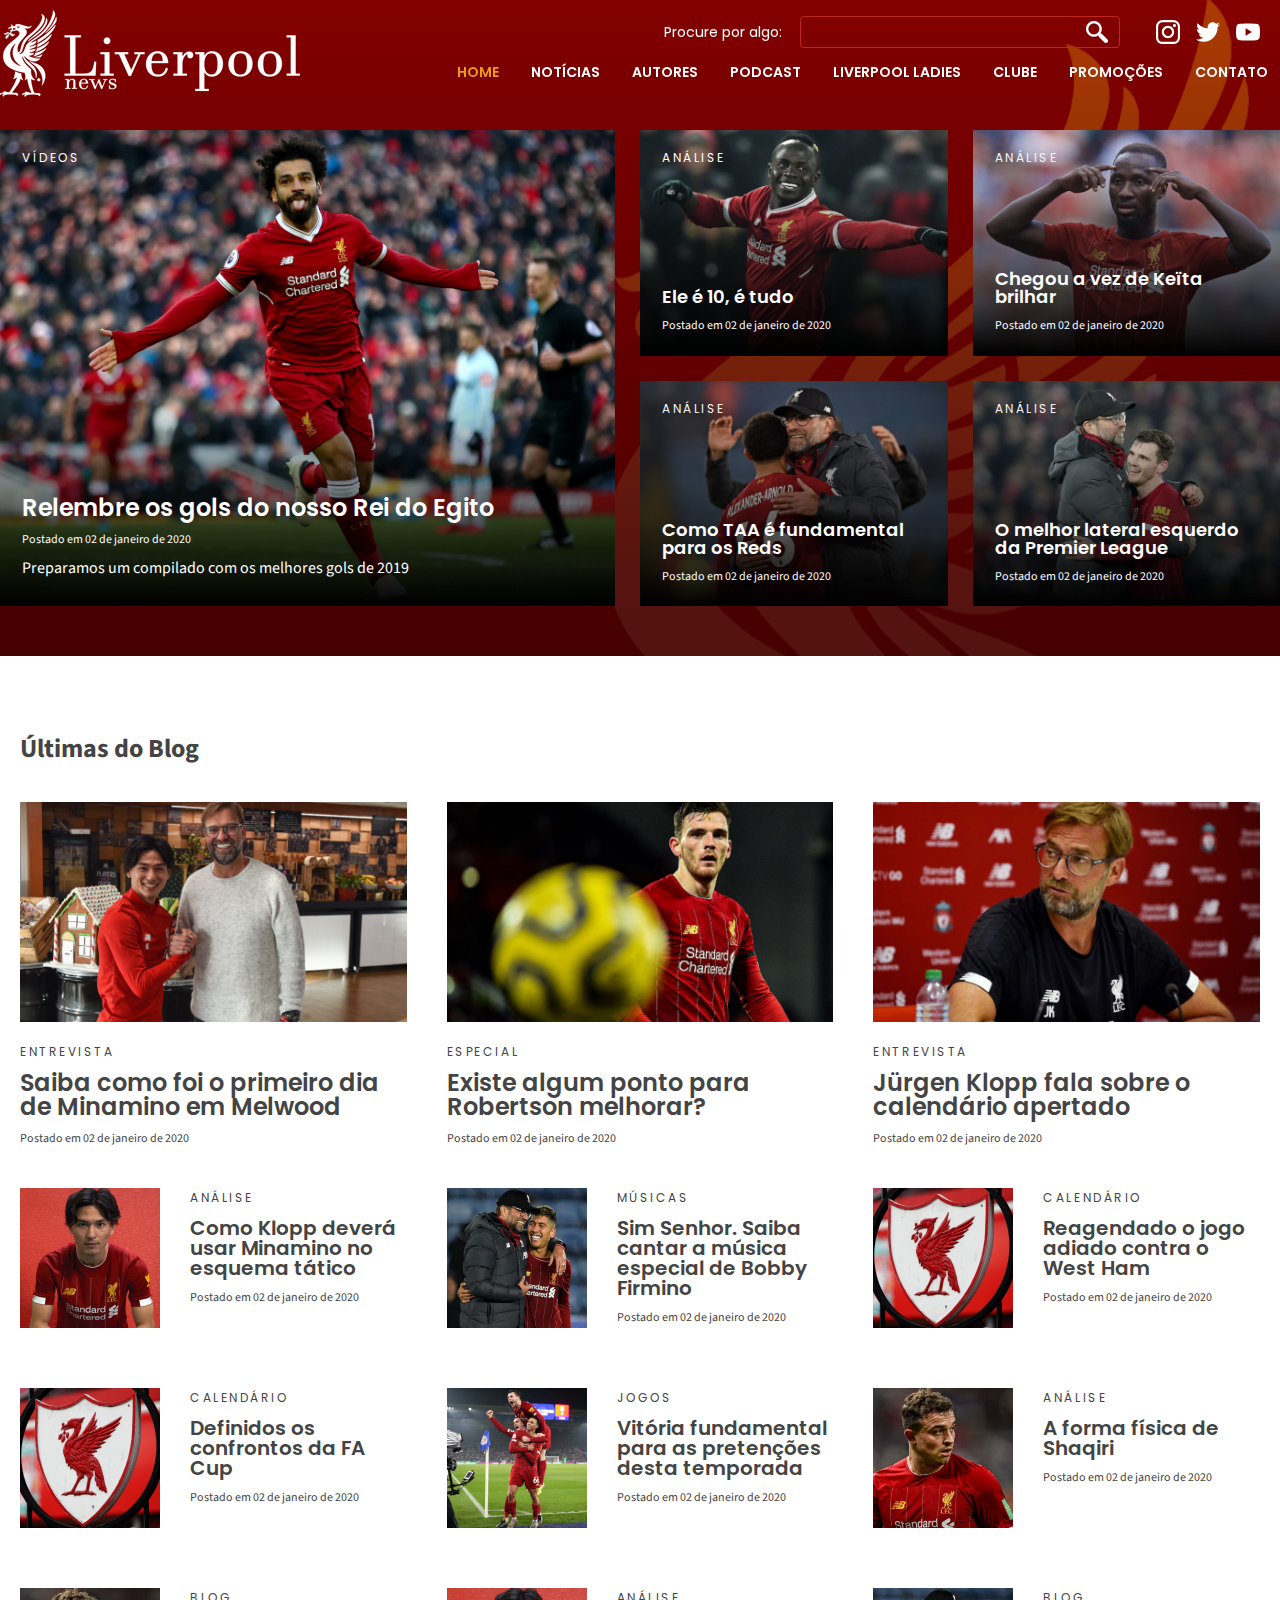
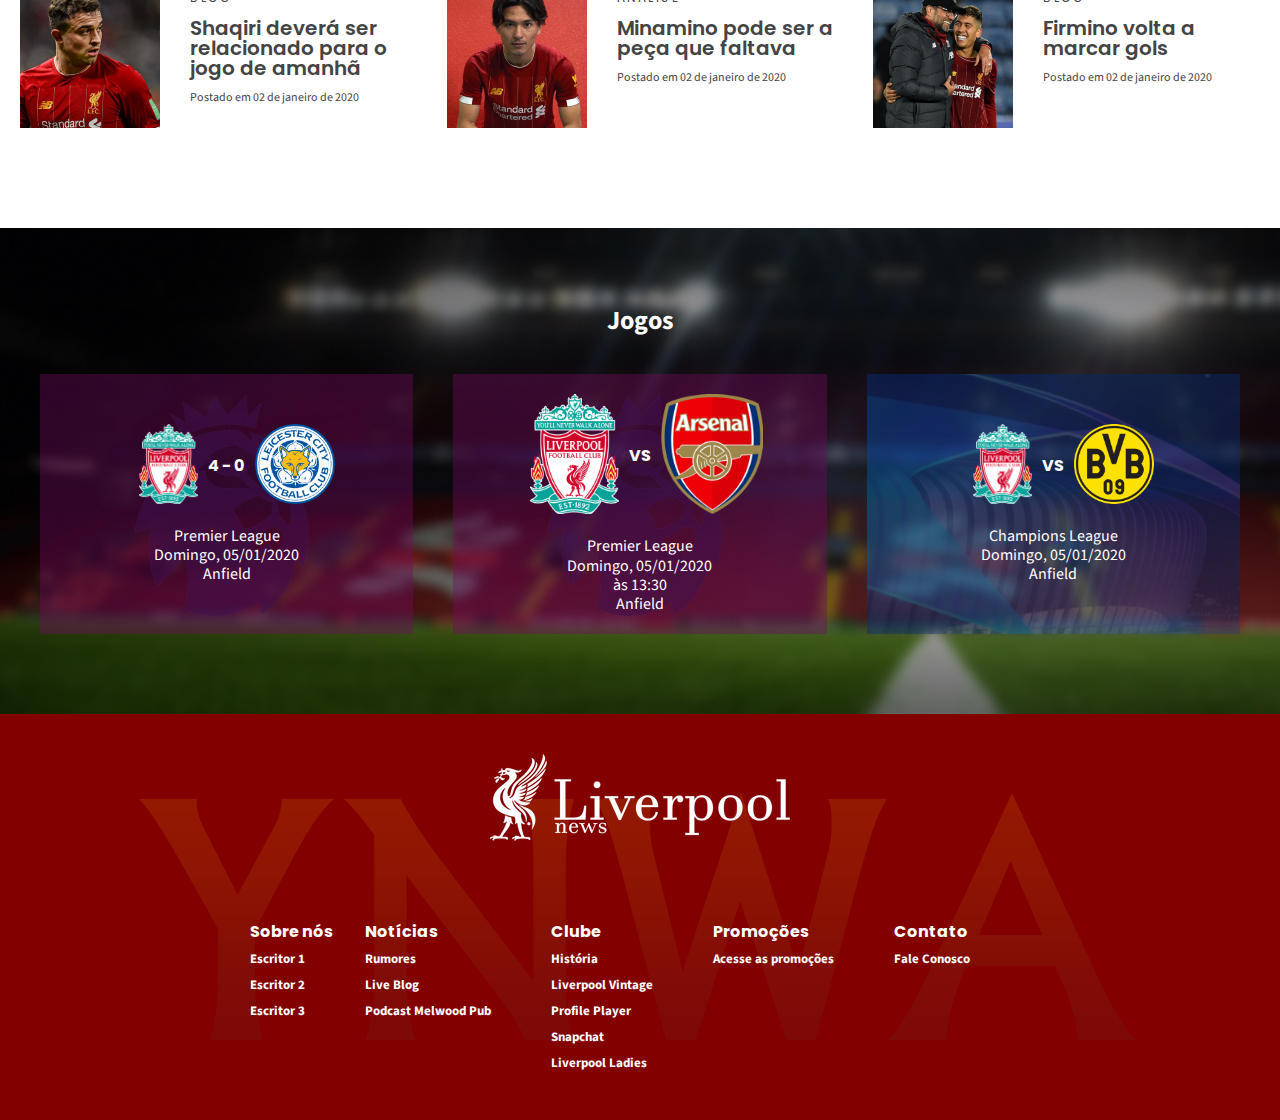
==== index.html @ 4bb0635c "Inicial" ====
<!DOCTYPE html>
<html lang="pt-BR">
  <head>
    <meta charset="utf-8">
    <meta http-equiv="X-UA-Compatible" content="IE=edge; chrome=1">
    <meta name="viewport" content="width=device-width, initial-scale=1.0, minimum-scale=1.0">
    <meta name="designer" content="Rodrigo Pessôa - www.rpessoa.com.br">
    <meta name="description" content="Rodrigo Pessoa has been a Web Designer since 2006, creating responsive, optimized, creative, manageable and personalized websites. He also works as a freelancer.">
    <meta name="keywords" content="UI Designer, Web Desginer, Freelancer, website Responsivo, website Criativo, website Customizado, website Personalizado, website Gerenciável, responsive website, optimized website, creative website, manageable website, personalized website, Brasil, Brazil, South America, Jade, Stylus, HTML, CSS, SASS, SCSS">
    <meta name="robots" content="noindex,nofollow">
    <meta name="theme-color" content="#B0B0B0">
    <title>Liverpool &mdash; Home</title>
    <link rel="icon" type="image/png" href="/img/favicon.png">
    <link href="https://fonts.googleapis.com/css?family=Poppins:300,400,500,700|Source+Sans+Pro:400,700&amp;display=swap" rel="stylesheet">
    <link type="text/css" rel="stylesheet" href="/css/style.css">
    <meta property="og:type" content="website">
    <meta property="og:title">
    <meta property="og:url" content="http://rpessoa.com.br/">
    <meta property="og:site_name">
    <meta property="og:description" content="Rodrigo Pessoa has been a Web Designer since 2006, creating responsive, optimized, creative, manageable and personalized websites. He also works as a freelancer.">
    <meta name="twitter:card" content="summary">
    <meta name="twitter:title">
    <meta name="twitter:description" content="Rodrigo Pessoa has been a Web Designer since 2006, creating responsive, optimized, creative, manageable and personalized websites. He also works as a freelancer.">
  </head>
  <body class="home" itemscope itemtype="http://schema.org/WebPage">
    <header class="header" role="banner" itemscope itemtype="http://schema.org/WPHeader"><a class="item-skip-link" href="#maincontent">Pular para o conteúdo principal</a>
      <div class="header-wrap">
        <div class="header-main">
          <div class="header-logo"><a href="/index.html" style="background-image: url(/img/logo.png);">Logotipo do site Liverpool For All</a></div>
          <div class="header-menu--wrap">
            <input class="item-hamburguer" type="checkbox" aria-label="Clique para abrir o menu">
            <div class="navigation-toggle"><span class="menu-icon"></span></div>
            <div class="menu-overlay"></div>
            <div class="header-menu--nav">
              <div class="menu-social">
                <div class="header-busca">
                  <label for="search_header">Procure por algo:</label>
                  <input type="text" role="search" id="search_header">
                  <input type="submit" value="Buscar" role="button">
                </div>
                <ul role="navigation" itemscope="itemscope" itemtype="http://www.schema.org/SiteNavigationElement">
                  <li><a href="https://instagram.com/" target="_blank" title="Link para o perfil Oficial no Instagram">
                      <svg viewBox="0 0 512 512">
                        <use xlink:href="/img/instagram.svg#logo"></use>
                      </svg></a></li>
                  <li><a href="https://twitter.com/" target="_blank" title="Link para o perfil Oficial no Twitter">
                      <svg viewBox="0 0 512 512">
                        <use xlink:href="/img/twitter.svg#logo"></use>
                      </svg></a></li>
                  <li><a href="https://youtube.com/" target="_blank" title="Link para o canal Oficial do Youtube">
                      <svg viewBox="0 0 512 512">
                        <use xlink:href="/img/youtube.svg#logo"></use>
                      </svg></a></li>
                </ul>
              </div>
              <nav class="menu-primary" role="menubar" itemscope="itemscope" itemtype="http://www.schema.org/SiteNavigationElement">
                <ul>
                  <li class="current-menu-item"><a href="/index.html">home</a></li>
                  <li><a href="/archive-noticia.html">Notícias</a></li>
                  <li><a href="/autores.html">Autores</a></li>
                  <li><a href="/podcast.html">Podcast</a></li>
                  <li><a href="/ladies.html">Liverpool Ladies</a></li>
                  <li><a href="/clube.html">Clube</a></li>
                  <li><a href="/promocoes.html">Promoções</a></li>
                  <li><a href="/contact.html">contato</a></li>
                </ul>
              </nav>
            </div>
          </div>
        </div>
      </div>
    </header>
    <main class="item-main" id="maincontent" tabindex="-1" role="main">
      <section class="tpl-grid_masternews">
        <div class="container">
          <div class="item-grid_masternews" role="list">
            <article class="item-grid_masternews--col1" role="listitem"><a class="item-grid_masternews--a" href="/single-noticia.html">
                <div class="item-info_category">
                  <p aria-hidden="true">Vídeos</p>
                </div>
                <div class="item-grid_masternews--info">
                  <div class="item-info_title">
                    <h2 aria-label="Relembre os gols do nosso Rei do Egito. Leia mais em: Vídeos.">Relembre os gols do nosso Rei do Egito</h2>
                  </div>
                  <div class="item-info_data">
                    <p aria-label="Foi Postada em 02 de janeiro de 2020.">Postado em <time datetime="2020-01-02 12:17">02 de janeiro de 2020</time></p>
                  </div>
                  <div class="item-grid_masternews--text">
                    <p aria-label="Resumo: Preparamos um compilado com os melhores gols de 2019.">Preparamos um compilado com os melhores gols de 2019</p>
                  </div>
                </div>
                <div class="item-grid_masternews--image"><img src="/img/_content/area1.jpg" alt="Foto de Salah correndo comemorando seu gol."></div></a></article>
            <article class="item-grid_masternews--col2" role="listitem"><a class="item-grid_masternews--a" href="/single-noticia.html">
                <div class="item-info_category">
                  <p aria-hidden="true">Análise</p>
                </div>
                <div class="item-grid_masternews--info">
                  <div class="item-info_title">
                    <h2 aria-label="Ele é 10, é tudo. Leia mais em: Análise.">Ele é 10, é tudo</h2>
                  </div>
                  <div class="item-info_data">
                    <p aria-label="Foi Postada em 02 de janeiro de 2020.">Postado em 02 de janeiro de 2020</p>
                  </div>
                </div>
                <div class="item-grid_masternews--image"><img src="/img/_content/area2.jpg" alt="Foto de Mané sorrindo."></div></a></article>
            <article class="item-grid_masternews--col3" role="listitem"><a class="item-grid_masternews--a" href="/single-noticia.html">
                <div class="item-info_category">
                  <p aria-hidden="true">Análise</p>
                </div>
                <div class="item-grid_masternews--info">
                  <div class="item-info_title">
                    <h2 aria-label="Chegou a vez de Keïta brilhar. Leia mais em: Análise.">Chegou a vez de Keïta brilhar</h2>
                  </div>
                  <div class="item-info_data">
                    <p aria-label="Foi Postada em 02 de janeiro de 2020.">Postado em 02 de janeiro de 2020</p>
                  </div>
                </div>
                <div class="item-grid_masternews--image"><img src="/img/_content/area3.jpg" alt="Foto de Keita."></div></a></article>
            <article class="item-grid_masternews--col4" role="listitem"><a class="item-grid_masternews--a" href="/single-noticia.html">
                <div class="item-info_category">
                  <p aria-hidden="true">Análise</p>
                </div>
                <div class="item-grid_masternews--info">
                  <div class="item-info_title">
                    <h2 aria-label="Como TAA é fundamental para os Reds. Leia mais em: Análise.">Como TAA é fundamental para os Reds</h2>
                  </div>
                  <div class="item-info_data">
                    <p aria-label="Foi Postada em 02 de janeiro de 2020.">Postado em 02 de janeiro de 2020</p>
                  </div>
                </div>
                <div class="item-grid_masternews--image"><img src="/img/_content/area4.jpg" alt="Foto de Klopp abraçando Arnold."></div></a></article>
            <article class="item-grid_masternews--col5" role="listitem"><a class="item-grid_masternews--a" href="/single-noticia.html">
                <div class="item-info_category">
                  <p aria-hidden="true">Análise</p>
                </div>
                <div class="item-grid_masternews--info">
                  <div class="item-info_title">
                    <h2 aria-label="O melhor lateral esquerdo da Premier League. Leia mais em: Análise.">O melhor lateral esquerdo da Premier League</h2>
                  </div>
                  <div class="item-info_data">
                    <p aria-label="Foi Postada em 02 de janeiro de 2020.">Postado em 02 de janeiro de 2020</p>
                  </div>
                </div>
                <div class="item-grid_masternews--image"><img src="/img/_content/area5.jpg" alt="Foto de Robertson dando um abraço em Klopp."></div></a></article>
          </div>
        </div>
      </section>
      <section class="tpl-grid_home">
        <div class="container">
          <div class="row">
            <div class="col-xs-12">
              <div class="item-name_section">
                <h2>Últimas do Blog</h2>
              </div>
            </div>
          </div>
          <div class="row item-grid_home--row">
            <div class="col-xs-12 col-sm-4 item-grid_home--col" role="list" aria-label="Últimas do Blog, coluna 1.">
              <article class="item-grid_home" role="listitem"><a class="item-grid_home--a" href="/single-noticia.html">
                  <div class="item-grid_home--image"><img src="/img/_content/miniatura1.jpg" alt=""></div>
                  <div class="item-grid_home--info">
                    <div class="item-info_category">
                      <p aria-hidden="true">Entrevista</p>
                    </div>
                    <div class="item-info_title">
                      <h3 aria-label="Saiba como foi o primeiro dia de Minamino em Melwood. Leia mais em: Entrevista.">Saiba como foi o primeiro dia de Minamino em Melwood</h3>
                    </div>
                    <div class="item-info_data">
                      <p>Postado em 02 de janeiro de 2020</p>
                    </div>
                  </div></a></article>
              <article class="item-grid_home" role="listitem"><a class="item-grid_home--a" href="/single-noticia.html">
                  <div class="item-grid_home--image"><img src="/img/_content/thumb1.jpg" alt=""></div>
                  <div class="item-grid_home--info">
                    <div class="item-info_category">
                      <p aria-hidden="true">Análise</p>
                    </div>
                    <div class="item-info_title">
                      <h3 aria-label="Como Klopp deverá usar Minamino no esquema tático. Leia mais em: Análise.">Como Klopp deverá usar Minamino no esquema tático</h3>
                    </div>
                    <div class="item-info_data">
                      <p>Postado em 02 de janeiro de 2020</p>
                    </div>
                  </div></a></article>
              <article class="item-grid_home" role="listitem"><a class="item-grid_home--a" href="/single-noticia.html">
                  <div class="item-grid_home--image"><img src="/img/_content/thumb2.jpg" alt=""></div>
                  <div class="item-grid_home--info">
                    <div class="item-info_category">
                      <p aria-hidden="true">Calendário</p>
                    </div>
                    <div class="item-info_title">
                      <h3 aria-label="Definidos os confrontos da FA Cup. Leia mais em: Calendário.">Definidos os confrontos da FA Cup</h3>
                    </div>
                    <div class="item-info_data">
                      <p>Postado em 02 de janeiro de 2020</p>
                    </div>
                  </div></a></article>
              <article class="item-grid_home" role="listitem"><a class="item-grid_home--a" href="/single-noticia.html">
                  <div class="item-grid_home--image"><img src="/img/_content/thumb3.jpg" alt=""></div>
                  <div class="item-grid_home--info">
                    <div class="item-info_category">
                      <p aria-hidden="true">Blog</p>
                    </div>
                    <div class="item-info_title">
                      <h3 aria-label="Shaqiri deverá ser relacionado para o jogo de amanhã. Leia mais em: Blog.">Shaqiri deverá ser relacionado para o jogo de amanhã </h3>
                    </div>
                    <div class="item-info_data">
                      <p>Postado em 02 de janeiro de 2020</p>
                    </div>
                  </div></a></article>
            </div>
            <div class="col-xs-12 col-sm-4 item-grid_home--col" role="list" aria-label="Últimas do Blog, coluna 2.">
              <article class="item-grid_home" role="listitem"><a class="item-grid_home--a" href="/single-noticia.html">
                  <div class="item-grid_home--image"><img src="/img/_content/miniatura2.jpg" alt=""></div>
                  <div class="item-grid_home--info">
                    <div class="item-info_category">
                      <p aria-hidden="true">Especial</p>
                    </div>
                    <div class="item-info_title">
                      <h3 aria-label="Existe algum ponto para Robertson melhorar? Leia mais em: Especial.">Existe algum ponto para Robertson melhorar?</h3>
                    </div>
                    <div class="item-info_data">
                      <p>Postado em 02 de janeiro de 2020</p>
                    </div>
                  </div></a></article>
              <article class="item-grid_home" role="listitem"><a class="item-grid_home--a" href="/single-noticia.html">
                  <div class="item-grid_home--image"><img src="/img/_content/thumb4.jpg" alt=""></div>
                  <div class="item-grid_home--info">
                    <div class="item-info_category">
                      <p aria-hidden="true">Músicas</p>
                    </div>
                    <div class="item-info_title">
                      <h3 aria-label="Sim Senhor. Saiba cantar a música especial de Bobby Firmino. Leia mais em: Músicas.">Sim Senhor. Saiba cantar a música especial de Bobby Firmino</h3>
                    </div>
                    <div class="item-info_data">
                      <p>Postado em 02 de janeiro de 2020</p>
                    </div>
                  </div></a></article>
              <article class="item-grid_home" role="listitem"><a class="item-grid_home--a" href="/single-noticia.html">
                  <div class="item-grid_home--image"><img src="/img/_content/thumb5.jpg" alt=""></div>
                  <div class="item-grid_home--info">
                    <div class="item-info_category">
                      <p aria-hidden="true">Jogos</p>
                    </div>
                    <div class="item-info_title">
                      <h3 aria-label="Vitória fundamental para as pretenções desta temporada. Leia mais em: Jogos.">Vitória fundamental para as pretenções desta temporada</h3>
                    </div>
                    <div class="item-info_data">
                      <p>Postado em 02 de janeiro de 2020</p>
                    </div>
                  </div></a></article>
              <article class="item-grid_home" role="listitem"><a class="item-grid_home--a" href="/single-noticia.html">
                  <div class="item-grid_home--image"><img src="/img/_content/thumb1.jpg" alt=""></div>
                  <div class="item-grid_home--info">
                    <div class="item-info_category">
                      <p aria-hidden="true">Análise</p>
                    </div>
                    <div class="item-info_title">
                      <h3 aria-label="Minamino pode ser a peça que faltava.">Minamino pode ser a peça que faltava</h3>
                    </div>
                    <div class="item-info_data">
                      <p>Postado em 02 de janeiro de 2020</p>
                    </div>
                  </div></a></article>
            </div>
            <div class="col-xs-12 col-sm-4 item-grid_home--col" role="list" aria-label="Últimas do Blog, coluna 3.">
              <article class="item-grid_home" role="listitem"><a class="item-grid_home--a" href="/single-noticia.html">
                  <div class="item-grid_home--image"><img src="/img/_content/miniatura3.jpg" alt=""></div>
                  <div class="item-grid_home--info">
                    <div class="item-info_category">
                      <p aria-hidden="true">Entrevista</p>
                    </div>
                    <div class="item-info_title">
                      <h3 aria-label="Jürgen Klopp fala sobre o calendário apertado. Leia mais em: Entrevista.">Jürgen Klopp fala sobre o calendário apertado</h3>
                    </div>
                    <div class="item-info_data">
                      <p>Postado em 02 de janeiro de 2020</p>
                    </div>
                  </div></a></article>
              <article class="item-grid_home" role="listitem"><a class="item-grid_home--a" href="/single-noticia.html">
                  <div class="item-grid_home--image"><img src="/img/_content/thumb2.jpg" alt=""></div>
                  <div class="item-grid_home--info">
                    <div class="item-info_category">
                      <p aria-hidden="true">Calendário</p>
                    </div>
                    <div class="item-info_title">
                      <h3 aria-label="Reagendado o jogo adiado contra o West Ham. Leia mais em: Calendário.">Reagendado o jogo adiado contra o West Ham</h3>
                    </div>
                    <div class="item-info_data">
                      <p>Postado em 02 de janeiro de 2020</p>
                    </div>
                  </div></a></article>
              <article class="item-grid_home" role="listitem"><a class="item-grid_home--a" href="/single-noticia.html">
                  <div class="item-grid_home--image"><img src="/img/_content/thumb3.jpg" alt=""></div>
                  <div class="item-grid_home--info">
                    <div class="item-info_category">
                      <p aria-hidden="true">Análise</p>
                    </div>
                    <div class="item-info_title">
                      <h3 aria-label="A forma física de Shaqiri. Leia mais em: Análise.">A forma física de Shaqiri</h3>
                    </div>
                    <div class="item-info_data">
                      <p>Postado em 02 de janeiro de 2020</p>
                    </div>
                  </div></a></article>
              <article class="item-grid_home" role="listitem"><a class="item-grid_home--a" href="/single-noticia.html">
                  <div class="item-grid_home--image"><img src="/img/_content/thumb4.jpg" alt=""></div>
                  <div class="item-grid_home--info">
                    <div class="item-info_category">
                      <p aria-hidden="true">Blog</p>
                    </div>
                    <div class="item-info_title">
                      <h3 aria-label="Firmino volta a marcar gols. Leia mais em Blog.">Firmino volta a marcar gols</h3>
                    </div>
                    <div class="item-info_data">
                      <p>Postado em 02 de janeiro de 2020</p>
                    </div>
                  </div></a></article>
            </div>
          </div>
        </div>
      </section>
      <section class="tpl-fixtures_red">
        <div class="container">
          <div class="row">
            <div class="col-xs-12">
              <div class="item-name_section">
                <h2>Jogos</h2>
              </div>
              <div class="item-fixtures_red">
                <div class="item-fixtures_red--ul" role="list" aria-label="Lista de jogos">
                  <article class="item-fixtures_red--li fixture-pl" role="listitem">
                    <div class="item-fixtures_red--wrap">
                      <div class="item-fixtures_red--league">
                        <div class="item-fixtures_red--fixture" aria-label="Liverpool 4 Leicester 0">
                          <div class="item-fixtures_red--team"><img src="/img/_content/escudos/liverpool.png" alt=""></div>
                          <div class="item-fixtures_red--score">
                            <p aria-hidden="true">4 - 0</p>
                          </div>
                          <div class="item-fixtures_red--team"><img src="/img/_content/escudos/leicester.png" alt=""></div>
                        </div>
                        <div class="item-fixtures_red--info" aria-label="Jogo realizado em 05 de janeiro de 2020 pela Premier League em Anfield.">
                          <div class="item-fixtures_red--championship">
                            <p aria-hidden="true">Premier League</p>
                          </div>
                          <div class="item-fixtures_red--date">
                            <p aria-hidden="true">Domingo, 05/01/2020</p>
                          </div>
                          <div class="item-fixtures_red--local">
                            <p aria-hidden="true">Anfield</p>
                          </div>
                        </div>
                      </div>
                    </div>
                  </article>
                  <article class="item-fixtures_red--li fixture-pl" role="listitem">
                    <div class="item-fixtures_red--wrap">
                      <div class="item-fixtures_red--league">
                        <div class="item-fixtures_red--fixture" aria-label="Liverpool e Arsenal">
                          <div class="item-fixtures_red--team"><img src="/img/_content/escudos/liverpool.png" alt=""></div>
                          <div class="item-fixtures_red--score">
                            <p aria-hidden="true">VS</p>
                          </div>
                          <div class="item-fixtures_red--team"><img src="/img/_content/escudos/arsenal.png" alt=""></div>
                        </div>
                        <div class="item-fixtures_red--info" aria-label="Próximo jogo será no dia 05 de janeiro de 2020 às 13:30 pela Premier League em Anfield.">
                          <div class="item-fixtures_red--championship">
                            <p aria-hidden="true">Premier League</p>
                          </div>
                          <div class="item-fixtures_red--date">
                            <p aria-hidden="true">Domingo, 05/01/2020</p>
                            <p aria-hidden="true">às 13:30</p>
                          </div>
                          <div class="item-fixtures_red--local">
                            <p aria-hidden="true">Anfield</p>
                          </div>
                        </div>
                      </div>
                    </div>
                  </article>
                  <article class="item-fixtures_red--li fixture-cl" role="listitem">
                    <div class="item-fixtures_red--wrap">
                      <div class="item-fixtures_red--league">
                        <div class="item-fixtures_red--fixture" aria-label="Liverpool e Borussia Dortmund">
                          <div class="item-fixtures_red--team"><img src="/img/_content/escudos/liverpool.png" alt=""></div>
                          <div class="item-fixtures_red--score">
                            <p>VS</p>
                          </div>
                          <div class="item-fixtures_red--team"><img src="/img/_content/escudos/borussia.png" alt=""></div>
                        </div>
                        <div class="item-fixtures_red--info" aria-label="Jogo seguinte que será no dia 05 de janeiro de 2020 pela Champions League em Anfield.">
                          <div class="item-fixtures_red--championship">
                            <p aria-hidden="true">Champions League</p>
                          </div>
                          <div class="item-fixtures_red--date">
                            <p aria-hidden="true">Domingo, 05/01/2020</p>
                          </div>
                          <div class="item-fixtures_red--local">
                            <p aria-hidden="true">Anfield</p>
                          </div>
                        </div>
                      </div>
                    </div>
                  </article>
                </div>
              </div>
            </div>
          </div>
        </div>
      </section>
    </main>
    <footer class="footer" itemscope itemtype="http://schema.org/WPFooter">
      <div class="footer-main">
        <div class="container">
          <div class="row">
            <div class="col-xs-12">
              <div class="footer-logo"><a href="/"><img src="/img/logo.png" alt="Logotipo Liverpool For All"></a></div>
              <nav class="menu-footer">
                <ul>
                  <li><a href="#" aria-haspopup="true" aria-expanded="true" role="menuitem">Sobre nós</a>
                    <ul>
                      <li><a href="#">Escritor 1</a></li>
                      <li><a href="#">Escritor 2</a></li>
                      <li><a href="#">Escritor 3</a></li>
                    </ul>
                  </li>
                  <li><a href="#" aria-haspopup="true" aria-expanded="true" role="menuitem">Notícias</a>
                    <ul>
                      <li><a href="#">Rumores</a></li>
                      <li><a href="#">Live Blog</a></li>
                      <li><a href="#">Podcast Melwood Pub</a></li>
                    </ul>
                  </li>
                  <li><a href="#" aria-haspopup="true" aria-expanded="true" role="menuitem">Clube</a>
                    <ul>
                      <li><a href="#">História</a></li>
                      <li><a href="#">Liverpool Vintage</a></li>
                      <li><a href="#">Profile Player</a></li>
                      <li><a href="#">Snapchat</a></li>
                      <li><a href="#">Liverpool Ladies</a></li>
                    </ul>
                  </li>
                  <li><a href="#" aria-haspopup="true" aria-expanded="true" role="menuitem">Promoções</a>
                    <ul>
                      <li><a href="#">Acesse as promoções</a></li>
                    </ul>
                  </li>
                  <li><a href="#" aria-haspopup="true" aria-expanded="true" role="menuitem">Contato</a>
                    <ul>
                      <li><a href="#">Fale Conosco</a></li>
                    </ul>
                  </li>
                </ul>
              </nav>
            </div>
          </div>
        </div>
      </div>
    </footer>
    <script src="https://cdnjs.cloudflare.com/ajax/libs/jquery/3.1.1/jquery.min.js"></script>
    <script src="/js/main.min.js"></script>
    <script>
      jQuery(document).ready(function($){
      
        $('.item-hamburguer').keypress(function(e){
            if((e.keyCode ? e.keyCode : e.which) == 13){
                $(this).trigger('click');
            }
        });
      
      });
    </script>
  </body>
</html>
---- css/style.css ----
html,body,div,span,applet,object,iframe,h1,h2,h3,h4,h5,h6,p,blockquote,pre,a,abbr,acronym,address,big,cite,code,del,dfn,em,img,ins,kbd,q,s,samp,small,strike,strong,sub,sup,tt,var,b,u,i,center,dl,dt,dd,ol,ul,li,fieldset,form,label,legend,table,caption,tbody,tfoot,thead,tr,th,td,article,aside,canvas,details,embed,figure,figcaption,footer,header,hgroup,menu,nav,output,ruby,section,summary,time,mark,audio,video,.item-info_title > *,.item-info_description > *,.item-grid_home:not(:first-child) .item-info_title > *,aside .item-grid_home .item-info_title > *{margin:0;padding:0;border:0;font-size:100%;font:inherit;vertical-align:baseline}article,aside,details,figcaption,figure,footer,header,hgroup,menu,nav,section{display:block}body{line-height:1}ol,ul{list-style:none}blockquote,q{quotes:none}blockquote:before,blockquote:after,q:before,q:after{content:'';content:none}table{border-collapse:collapse;border-spacing:0}.header{background-color:rgba(190,41,23,0.98);-webkit-backface-visibility:hidden;backface-visibility:hidden;position:fixed;width:100%;z-index:1500}@media (min-width:64rem){.header{background-color:transparent;position:absolute;top:0}}@media (min-width:64rem){.header.sticky{-webkit-animation:sticky .6s ease forwards;animation:sticky .6s ease forwards;background-color:#be2917;-webkit-box-shadow:0 0 2px 1px rgba(0,0,0,0.2);box-shadow:0 0 2px 1px rgba(0,0,0,0.2);position:fixed}}.header-main{-webkit-box-align:end;-ms-flex-align:end;align-items:flex-end;display:-webkit-box;display:-ms-flexbox;display:flex;margin:0 auto;max-width:81.25rem;-webkit-box-pack:justify;-ms-flex-pack:justify;justify-content:space-between;padding:10px 0;width:100%}@media (max-width:63.999rem){.header-logo{padding:.5rem 3rem;position:relative;width:100%;z-index:300}}.header-logo a{background-repeat:no-repeat;background-size:contain;display:block;height:87px;margin:0 auto;text-indent:-9999px;width:300px}@media (min-width:64rem){.header-logo a{margin:0}}.header-menu--nav{display:-webkit-box;display:-ms-flexbox;display:flex;width:100vw}@media (min-width:64rem){.header-menu--nav{width:auto}}.header-menu--wrap{position:absolute}@media (min-width:64rem){.header-menu--wrap{position:static}}.header-hamburguer{left:18px;position:absolute;top:50%;-webkit-transform:translateY(-50%);transform:translateY(-50%);z-index:200}@media (min-width:64rem){.header-hamburguer{display:none}}@media (max-width:420px){.header-hamburguer{left:0}}.header-busca{color:#fff;font-size:.875rem;margin-right:1rem;-webkit-transform:translateY(-.25rem);transform:translateY(-.25rem)}.header-busca label{margin-right:.875rem;position:relative}.header-busca input[type="submit"]{background-color:transparent;background-image:url("data:image/svg+xml,%3Csvg width='22' height='22' fill='none' xmlns='http://www.w3.org/2000/svg' xmlns:xlink='http://www.w3.org/1999/xlink'%3E%3Cpath fill='url(%23pattern0)' d='M0 0h22v22H0z'/%3E%3Cdefs%3E%3Cpattern id='pattern0' patternContentUnits='objectBoundingBox' width='1' height='1'%3E%3Cuse xlink:href='%23image0' transform='scale(.04545)'/%3E%3C/pattern%3E%3Cimage id='image0' width='22' height='22' xlink:href='[data-uri]'/%3E%3C/defs%3E%3C/svg%3E");background-position:center;background-repeat:no-repeat;border:none;height:2rem;right:.435rem;position:absolute;text-indent:-9999px;width:2rem}#search_header{background-color:transparent;border:.0625rem solid #be2917;border-radius:.25rem;color:#fff;font-size:1rem;font-family:'Source Sans Pro',Tahoma,serif;padding:.25rem .625rem;width:20rem}@-webkit-keyframes sticky{0%{-webkit-transform:translateY(-100%);transform:translateY(-100%)}100%{-webkit-transform:translateY(0);transform:translateY(0)}}@keyframes sticky{0%{-webkit-transform:translateY(-100%);transform:translateY(-100%)}100%{-webkit-transform:translateY(0);transform:translateY(0)}}.footer{background:#830000 url("../img/ynwa.png") no-repeat 50% 80px}.footer-logo{margin:40px 0;text-align:center}.footer-logo img{height:auto;max-width:100%}.container-fluid,.container,.container-slim{margin-right:auto;margin-left:auto}.container{max-width:81.25rem}.container-slim{max-width:1000px}.row{-webkit-box-sizing:border-box;box-sizing:border-box;display:-ms-flexbox;display:-webkit-box;display:flex;-ms-flex:0 1 auto;-webkit-box-flex:0;flex:0 1 auto;-ms-flex-direction:row;-webkit-box-orient:horizontal;-webkit-box-direction:normal;flex-direction:row;-ms-flex-wrap:wrap;flex-wrap:wrap;padding-left:20px;padding-right:20px}.row .row{padding-left:0;padding-right:0}.col-xs,.col-xs-1,.col-xs-2,.col-xs-3,.col-xs-4,.col-xs-5,.col-xs-6,.col-xs-7,.col-xs-8,.col-xs-9,.col-xs-10,.col-xs-11,.col-xs-12{-webkit-box-sizing:border-box;box-sizing:border-box;-ms-flex:0 0 auto;-webkit-box-flex:0;flex:0 0 auto}.col-xs{-ms-flex-positive:1;-webkit-box-flex:1;flex-grow:1;-ms-flex-preferred-size:0;flex-basis:0;max-width:100%}.col-xs-1{-ms-flex-preferred-size:8.333%;flex-basis:8.333%;max-width:8.333%}.col-xs-2{-ms-flex-preferred-size:16.667%;flex-basis:16.667%;max-width:16.667%}.col-xs-3{-ms-flex-preferred-size:25%;flex-basis:25%;max-width:25%}.col-xs-4{-ms-flex-preferred-size:33.333%;flex-basis:33.333%;max-width:33.333%}.col-xs-5{-ms-flex-preferred-size:41.667%;flex-basis:41.667%;max-width:41.667%}.col-xs-6{-ms-flex-preferred-size:50%;flex-basis:50%;max-width:50%}.col-xs-7{-ms-flex-preferred-size:58.333%;flex-basis:58.333%;max-width:58.333%}.col-xs-8{-ms-flex-preferred-size:66.667%;flex-basis:66.667%;max-width:66.667%}.col-xs-9{-ms-flex-preferred-size:75%;flex-basis:75%;max-width:75%}.col-xs-10{-ms-flex-preferred-size:83.333%;flex-basis:83.333%;max-width:83.333%}.col-xs-11{-ms-flex-preferred-size:91.667%;flex-basis:91.667%;max-width:91.667%}.col-xs-12{-ms-flex-preferred-size:100%;flex-basis:100%;max-width:100%}.col-xs-offset-1{margin-left:8.333%}.col-xs-offset-2{margin-left:16.667%}.col-xs-offset-3{margin-left:25%}.col-xs-offset-4{margin-left:33.333%}.col-xs-offset-5{margin-left:41.667%}.col-xs-offset-6{margin-left:50%}.col-xs-offset-7{margin-left:58.333%}.col-xs-offset-8{margin-left:66.667%}.col-xs-offset-9{margin-left:75%}.col-xs-offset-10{margin-left:83.333%}.col-xs-offset-11{margin-left:91.667%}@media only screen and (min-width:48em){.col-sm,.col-sm-1,.col-sm-2,.col-sm-3,.col-sm-4,.col-sm-5,.col-sm-6,.col-sm-7,.col-sm-8,.col-sm-9,.col-sm-10,.col-sm-11,.col-sm-12{-webkit-box-sizing:border-box;box-sizing:border-box;-ms-flex:0 0 auto;-webkit-box-flex:0;flex:0 0 auto}.col-sm{-ms-flex-positive:1;-webkit-box-flex:1;flex-grow:1;-ms-flex-preferred-size:0;flex-basis:0;max-width:100%}.col-sm-1{-ms-flex-preferred-size:8.333%;flex-basis:8.333%;max-width:8.333%}.col-sm-2{-ms-flex-preferred-size:16.667%;flex-basis:16.667%;max-width:16.667%}.col-sm-3{-ms-flex-preferred-size:25%;flex-basis:25%;max-width:25%}.col-sm-4{-ms-flex-preferred-size:33.333%;flex-basis:33.333%;max-width:33.333%}.col-sm-5{-ms-flex-preferred-size:41.667%;flex-basis:41.667%;max-width:41.667%}.col-sm-6{-ms-flex-preferred-size:50%;flex-basis:50%;max-width:50%}.col-sm-7{-ms-flex-preferred-size:58.333%;flex-basis:58.333%;max-width:58.333%}.col-sm-8{-ms-flex-preferred-size:66.667%;flex-basis:66.667%;max-width:66.667%}.col-sm-9{-ms-flex-preferred-size:75%;flex-basis:75%;max-width:75%}.col-sm-10{-ms-flex-preferred-size:83.333%;flex-basis:83.333%;max-width:83.333%}.col-sm-11{-ms-flex-preferred-size:91.667%;flex-basis:91.667%;max-width:91.667%}.col-sm-12{-ms-flex-preferred-size:100%;flex-basis:100%;max-width:100%}.col-sm-offset-1{margin-left:8.333%}.col-sm-offset-2{margin-left:16.667%}.col-sm-offset-3{margin-left:25%}.col-sm-offset-4{margin-left:33.333%}.col-sm-offset-5{margin-left:41.667%}.col-sm-offset-6{margin-left:50%}.col-sm-offset-7{margin-left:58.333%}.col-sm-offset-8{margin-left:66.667%}.col-sm-offset-9{margin-left:75%}.col-sm-offset-10{margin-left:83.333%}.col-sm-offset-11{margin-left:91.667%}}@media only screen and (min-width:62em){.col-md,.col-md-1,.col-md-2,.col-md-3,.col-md-4,.col-md-5,.col-md-6,.col-md-7,.col-md-8,.col-md-9,.col-md-10,.col-md-11,.col-md-12{-webkit-box-sizing:border-box;box-sizing:border-box;-ms-flex:0 0 auto;-webkit-box-flex:0;flex:0 0 auto}.col-md{-ms-flex-positive:1;-webkit-box-flex:1;flex-grow:1;-ms-flex-preferred-size:0;flex-basis:0;max-width:100%}.col-md-1{-ms-flex-preferred-size:8.333%;flex-basis:8.333%;max-width:8.333%}.col-md-2{-ms-flex-preferred-size:16.667%;flex-basis:16.667%;max-width:16.667%}.col-md-3{-ms-flex-preferred-size:25%;flex-basis:25%;max-width:25%}.col-md-4{-ms-flex-preferred-size:33.333%;flex-basis:33.333%;max-width:33.333%}.col-md-5{-ms-flex-preferred-size:41.667%;flex-basis:41.667%;max-width:41.667%}.col-md-6{-ms-flex-preferred-size:50%;flex-basis:50%;max-width:50%}.col-md-7{-ms-flex-preferred-size:58.333%;flex-basis:58.333%;max-width:58.333%}.col-md-8{-ms-flex-preferred-size:66.667%;flex-basis:66.667%;max-width:66.667%}.col-md-9{-ms-flex-preferred-size:75%;flex-basis:75%;max-width:75%}.col-md-10{-ms-flex-preferred-size:83.333%;flex-basis:83.333%;max-width:83.333%}.col-md-11{-ms-flex-preferred-size:91.667%;flex-basis:91.667%;max-width:91.667%}.col-md-12{-ms-flex-preferred-size:100%;flex-basis:100%;max-width:100%}.col-md-offset-1{margin-left:8.333%}.col-md-offset-2{margin-left:16.667%}.col-md-offset-3{margin-left:25%}.col-md-offset-4{margin-left:33.333%}.col-md-offset-5{margin-left:41.667%}.col-md-offset-6{margin-left:50%}.col-md-offset-7{margin-left:58.333%}.col-md-offset-8{margin-left:66.667%}.col-md-offset-9{margin-left:75%}.col-md-offset-10{margin-left:83.333%}.col-md-offset-11{margin-left:91.667%}}@media only screen and (min-width:75em){.col-lg,.col-lg-1,.col-lg-2,.col-lg-3,.col-lg-4,.col-lg-5,.col-lg-6,.col-lg-7,.col-lg-8,.col-lg-9,.col-lg-10,.col-lg-11,.col-lg-12{-webkit-box-sizing:border-box;box-sizing:border-box;-ms-flex:0 0 auto;-webkit-box-flex:0;flex:0 0 auto}.col-lg{-ms-flex-positive:1;-webkit-box-flex:1;flex-grow:1;-ms-flex-preferred-size:0;flex-basis:0;max-width:100%}.col-lg-1{-ms-flex-preferred-size:8.333%;flex-basis:8.333%;max-width:8.333%}.col-lg-2{-ms-flex-preferred-size:16.667%;flex-basis:16.667%;max-width:16.667%}.col-lg-3{-ms-flex-preferred-size:25%;flex-basis:25%;max-width:25%}.col-lg-4{-ms-flex-preferred-size:33.333%;flex-basis:33.333%;max-width:33.333%}.col-lg-5{-ms-flex-preferred-size:41.667%;flex-basis:41.667%;max-width:41.667%}.col-lg-6{-ms-flex-preferred-size:50%;flex-basis:50%;max-width:50%}.col-lg-7{-ms-flex-preferred-size:58.333%;flex-basis:58.333%;max-width:58.333%}.col-lg-8{-ms-flex-preferred-size:66.667%;flex-basis:66.667%;max-width:66.667%}.col-lg-9{-ms-flex-preferred-size:75%;flex-basis:75%;max-width:75%}.col-lg-10{-ms-flex-preferred-size:83.333%;flex-basis:83.333%;max-width:83.333%}.col-lg-11{-ms-flex-preferred-size:91.667%;flex-basis:91.667%;max-width:91.667%}.col-lg-12{-ms-flex-preferred-size:100%;flex-basis:100%;max-width:100%}.col-lg-offset-1{margin-left:8.333%}.col-lg-offset-2{margin-left:16.667%}.col-lg-offset-3{margin-left:25%}.col-lg-offset-4{margin-left:33.333%}.col-lg-offset-5{margin-left:41.667%}.col-lg-offset-6{margin-left:50%}.col-lg-offset-7{margin-left:58.333%}.col-lg-offset-8{margin-left:66.667%}.col-lg-offset-9{margin-left:75%}.col-lg-offset-10{margin-left:83.333%}.col-lg-offset-11{margin-left:91.667%}}.img-responsive,.item-grid_home--image img{height:auto;width:100%}.img-max-responsive,.item-blog img{height:auto;max-width:100%;width:initial}.txt-center{text-align:center}*{-webkit-box-sizing:border-box;box-sizing:border-box}html{height:100%}html,body{font-size:100%}body{color:#444;font-family:'Poppins',Arial,sans-serif;-webkit-font-smoothing:antialiased;-moz-osx-font-smoothing:grayscale;text-rendering:optimizeLegibility}body.no-scroll{overflow:hidden}a{color:inherit;display:inline-block;text-decoration:none}a[href^="tel:"]{cursor:default}p{font-size:1rem;line-height:1.6}strong,b{font-weight:700}em,i{font-style:italic}::-moz-selection{background:#be2917;color:#fff}::selection{background:#be2917;color:#fff}::-moz-selection{background:#be2917;color:#fff}ol{list-style-type:decimal;list-style-position:inside}.disabled{cursor:default;pointer-events:none}h1{font-family:'Source Sans Pro',Tahoma,serif;font-size:1.75rem;line-height:1.2}@media (min-width:48rem){h1{font-size:2rem}}h2{font-family:'Source Sans Pro',Tahoma,serif;font-size:1.375rem}@media (min-width:64rem){h2{font-size:1.625rem}}h3{font-size:1rem;font-weight:700;text-transform:uppercase}@media (min-width:64rem){h3{font-size:1.5rem}}h4,.item-info_title > *,.item-info_description > *,.item-grid_home:not(:first-child) .item-info_title > *,aside .item-grid_home .item-info_title > *{font-size:1rem;font-weight:600}@media (min-width:48rem){h4,.item-info_title > *,.item-info_description > *,.item-grid_home:not(:first-child) .item-info_title > *,aside .item-grid_home .item-info_title > *{font-size:1.3125rem}}h5{font-size:1rem;letter-spacing:.0625rem;line-height:1.5}@media (min-width:48rem){h5{font-size:1.125rem}}h6{font-size:1.125rem}@media (min-width:48rem){h6{font-size:1.625rem;line-height:1.6}}.menu-icon{position:relative;margin-top:7px;margin-bottom:7px}.menu-icon,.menu-icon:before,.menu-icon:after{display:block;width:26px;height:2px;-webkit-transition:background-color .3s ease,-webkit-transform .3s ease;transition:background-color .3s ease,-webkit-transform .3s ease;transition:background-color .3s ease,transform .3s ease;transition:background-color .3s ease,transform .3s ease,-webkit-transform .3s ease;background-color:#fff}.menu-icon:before,.menu-icon:after{position:absolute;content:""}.menu-icon:before{top:-7px}.menu-icon:after{top:7px}.navigation-toggle{cursor:pointer;display:inline-block;padding:10px;position:relative;z-index:400}@media (min-width:64rem){.navigation-toggle{display:none}}.item-hamburguer{display:block;height:28px;opacity:0;position:absolute;width:38px;z-index:500}@media (min-width:64rem){.item-hamburguer{display:none}}.item-hamburguer:checked ~ .navigation-toggle .menu-icon{background-color:transparent}.item-hamburguer:checked ~ .navigation-toggle .menu-icon:before{-webkit-transform:translateY(7px) rotate(45deg);transform:translateY(7px) rotate(45deg)}.item-hamburguer:checked ~ .navigation-toggle .menu-icon:after{-webkit-transform:translateY(-7px) rotate(-45deg);transform:translateY(-7px) rotate(-45deg)}.item-hamburguer:checked ~ .navigation-toggle .menu-icon:before,.item-hamburguer:checked ~ .navigation-toggle .menu-icon:after{background-color:#e99d16}.item-hamburguer:focus ~ .navigation-toggle{outline:#000 solid 2px}.hamburguer-label{font-size:12px;font-weight:700;letter-spacing:3px;margin-top:6px;text-align:center;text-transform:uppercase}.item-hamburguer ~ .header-menu--nav .menu-primary{position:relative;width:100%}@media (max-width:63.999rem){.item-hamburguer ~ .header-menu--nav .menu-primary{height:calc(100vh - 160px);left:50%;opacity:0;overflow:auto;padding-bottom:5rem;padding-right:1.25rem;pointer-events:none;position:absolute;top:6.25rem;-webkit-transform:translate(-50%,0);transform:translate(-50%,0);width:100vw;z-index:300}}@media (max-width:63.999rem){.item-hamburguer ~ .menu-overlay{background-color:rgba(190,41,23,0.8);height:100%;opacity:0;pointer-events:none;position:fixed;right:0;top:0;-webkit-transition:.4s ease;transition:.4s ease;width:100%;z-index:200}}.item-hamburguer:checked ~ .header-menu--nav .menu-primary{opacity:1;pointer-events:all}@media (min-width:64rem){.item-hamburguer:checked ~ .header-menu--nav .menu-primary{padding-right:1.875rem}}.item-hamburguer:checked ~ .menu-overlay{opacity:1}.menu-primary > ul{-webkit-box-align:center;-ms-flex-align:center;align-items:center;display:-webkit-box;display:-ms-flexbox;display:flex;-ms-flex-wrap:wrap;flex-wrap:wrap;-ms-flex-pack:distribute;justify-content:space-around}@media (max-width:63.999rem){.menu-primary > ul > li{-ms-flex-preferred-size:100%;flex-basis:100%;opacity:0;-webkit-transition:.4s ease 0s;transition:.4s ease 0s;-webkit-transform:translateX(.625rem);transform:translateX(.625rem)}.item-hamburguer:checked ~ .header-menu--nav .menu-primary > ul > li{opacity:1;-webkit-transform:translateX(0);transform:translateX(0)}.item-hamburguer:checked ~ .header-menu--nav .menu-primary > ul > li:nth-child(1){-webkit-transition-delay:100ms;transition-delay:100ms}.item-hamburguer:checked ~ .header-menu--nav .menu-primary > ul > li:nth-child(2){-webkit-transition-delay:200ms;transition-delay:200ms}.item-hamburguer:checked ~ .header-menu--nav .menu-primary > ul > li:nth-child(3){-webkit-transition-delay:300ms;transition-delay:300ms}.item-hamburguer:checked ~ .header-menu--nav .menu-primary > ul > li:nth-child(4){-webkit-transition-delay:400ms;transition-delay:400ms}.item-hamburguer:checked ~ .header-menu--nav .menu-primary > ul > li:nth-child(5){-webkit-transition-delay:500ms;transition-delay:500ms}.item-hamburguer:checked ~ .header-menu--nav .menu-primary > ul > li:nth-child(6){-webkit-transition-delay:600ms;transition-delay:600ms}.item-hamburguer:checked ~ .header-menu--nav .menu-primary > ul > li:nth-child(7){-webkit-transition-delay:700ms;transition-delay:700ms}}.menu-primary > ul > li > a{color:#cd8a13;display:none;font-size:1.5rem;font-weight:600;padding:1.125rem .75rem 1.125rem 1.25rem;position:relative;-webkit-transition:color .4s ease;transition:color .4s ease;text-transform:uppercase}.item-hamburguer:checked ~ .header-menu--nav .menu-primary > ul > li > a{display:block}@media (min-width:64rem){.menu-primary > ul > li > a{color:#fff;display:block;font-size:.875rem}}@media (min-width:64rem) and (max-width:74.999rem){.menu-primary > ul > li > a{font-size:.8125rem;padding-left:.375rem;padding-right:.625rem}}.menu-primary > ul > li.current-menu-item > a,.menu-primary > ul > li:hover > a{color:#e99d16}.menu-primary > ul > li:not(.current-menu-item):hover > a{color:lightColorTwo}.menu-primary > ul > li.menu-item-has-children > a{padding-right:3.125rem;position:relative}.menu-primary > ul > li.menu-item-has-children > a:before{background:url("data:image/svg+xml,%3Csvg id='logo' xmlns='http://www.w3.org/2000/svg' width='284.929' height='284.929' viewBox='0 0 284.929 284.929'%3E%3Cpath d='M282.082 76.511l-14.274-14.273c-1.902-1.906-4.093-2.856-6.57-2.856-2.471 0-4.661.95-6.563 2.856L142.466 174.441 30.262 62.241c-1.903-1.906-4.093-2.856-6.567-2.856-2.475 0-4.665.95-6.567 2.856L2.856 76.515C.95 78.417 0 80.607 0 83.082c0 2.473.953 4.663 2.856 6.565l133.043 133.046c1.902 1.903 4.093 2.854 6.567 2.854s4.661-.951 6.562-2.854L282.082 89.647c1.902-1.903 2.847-4.093 2.847-6.565 0-2.475-.945-4.665-2.847-6.571z' fill='%235d503f'/%3E%3C/svg%3E") 96% center no-repeat/cover;content:'';height:.5625rem;position:absolute;right:1.625rem;-webkit-transform:translateY(.1875rem);transform:translateY(.1875rem);width:.5625rem}.menu-primary > ul > li > ul{min-width:8.75rem;max-height:0;overflow:hidden;position:relative}@media (min-width:64rem){.menu-primary > ul > li > ul{position:absolute;-webkit-transition:max-height .2s ease .4s;transition:max-height .2s ease .4s}}.menu-primary > ul > li > ul > li > a{border-bottom:.0625rem solid rgba(233,157,22,0.3);background-color:#fff;display:block;font-size:.8125rem;padding:.625rem .875rem;-webkit-transition:background-color .4s ease;transition:background-color .4s ease}@media (max-width:63.999rem){.menu-primary > ul > li > ul > li > a{padding-right:1.875rem}}.menu-primary > ul > li > ul > li > a:hover{background-color:#e99d16;color:#fff}.menu-primary > ul > li > ul.open-submenu{max-height:40em}@media (min-width:64rem){.menu-primary > ul > li:hover > ul{max-height:40em;-webkit-transition:max-height .7s ease;transition:max-height .7s ease}}.header .menu-social{display:-webkit-box;display:-ms-flexbox;display:flex;position:absolute;right:1.25rem;top:1.25rem}.footer .menu-social{text-align:center}.menu-social > ul{display:-webkit-box;display:-ms-flexbox;display:flex}.header .menu-social > ul{margin-left:20px}.footer .menu-social > ul{display:-webkit-inline-box;display:-ms-inline-flexbox;display:inline-flex}.menu-social > ul li + li{margin-left:1rem}.footer .menu-social > ul li + li{margin-left:1.5rem}.menu-social > ul a:hover svg{fill:#cd8a13}.footer .menu-social > ul a:hover svg,section .menu-social > ul a:hover svg{fill:#8c5e0d}.menu-social svg{fill:#fff;height:1.5rem;-webkit-transition:.4s ease;transition:.4s ease;width:1.5rem}.menu-footer{margin-bottom:2.5rem}.menu-footer > ul{display:-webkit-box;display:-ms-flexbox;display:flex;-ms-flex-wrap:wrap;flex-wrap:wrap;-webkit-box-pack:center;-ms-flex-pack:center;justify-content:center}@media (max-width:29.999rem){.menu-footer > ul{-webkit-box-pack:justify;-ms-flex-pack:justify;justify-content:space-between}}.menu-footer > ul > li{margin-top:2.5rem}.menu-footer > ul > li a{margin-bottom:.625rem}.menu-footer > ul ul{margin-right:60px}.menu-footer > ul ul a{font-family:'Source Sans Pro',Tahoma,serif;font-size:.8125rem}.menu-footer a{color:#fff;font-weight:700}.btn,.btn-white,.btn-fill,.btn-back{background-color:darkColorMaster;border:2px solid darkColorMaster;color:#fff;display:inline-block;font:700 16px 'Source Sans Pro',Tahoma,serif;letter-spacing:2px;padding:6px 27px;position:relative;text-transform:uppercase;-webkit-transition:.2s ease;transition:.2s ease}.btn:hover,.btn-white:hover,.btn-fill:hover,.btn-back:hover{background-color:transparent;color:darkColorMaster}.btn-white{border:2px solid #fff;color:#fff}.btn-white:hover{background-color:#fff;color:lightColorMaster}.btn-fill{background-color:lightColorMaster;border:2px solid lightColorMaster;color:#fff}.btn-fill:hover{background-color:#fff;color:lightColorMaster}.btn-back span:before{color:lightColorMaster;content:'‹';display:inline-block;font-size:20px;line-height:0;margin-right:10px}.btn_agendamento_zap{max-width:220px}.item-main > section:not(:first-child){padding:50px 0;position:relative}@media (min-width:64rem){.item-main > section:not(:first-child){padding:80px 0}}section.no-gap{padding:0}.item-skip-link{background:#e99d16;padding:.75rem 1.25rem;position:absolute;top:-3.5rem}.item-skip-link:focus{top:0}@media (max-width:63rem){.item-main{padding-top:4.25rem}}.item-main section:first-of-type,.item-main header:first-of-type{background-color:#be2917;padding-top:.9375rem}@media (min-width:64rem){.item-main section:first-of-type,.item-main header:first-of-type{background:url("../img/liverbirdheader.png") 95% 5% no-repeat,-webkit-gradient(linear,left bottom, left top,from(#450000),to(#830000));background:url("../img/liverbirdheader.png") 95% 5% no-repeat,linear-gradient(to top,#450000,#830000);padding-top:8.125rem}body.home .item-main section:first-of-type,body.home .item-main header:first-of-type{padding-bottom:3.125rem}}.item-grid_masternews{display:grid;grid-gap:1.5625rem;grid-template-columns:1fr;grid-template-rows:1fr 1fr 1fr 1fr 1fr;grid-template-areas:"area1" "area2" "area3" "area4" "area5"}@media (min-width:30rem){.item-grid_masternews{grid-template-columns:1fr 1fr;grid-template-rows:1fr 11.25rem 11.25rem;grid-template-areas:"area1 area1" "area2 area3" "area4 area5"}}@media (min-width:48rem){.item-grid_masternews{grid-template-columns:1fr 1fr 1fr;grid-template-rows:1fr 1fr;grid-template-areas:"area1 area1 area2" "area1 area1 area3"}}@media (min-width:75rem){.item-grid_masternews{grid-template-columns:2fr 1fr 1fr;grid-template-rows:1fr 1fr;grid-template-areas:"area1 area2 area3" "area1 area4 area5"}}.item-grid_masternews--col1{grid-area:area1}.item-grid_masternews--col2{grid-area:area2}.item-grid_masternews--col3{grid-area:area3}.item-grid_masternews--col4{grid-area:area4}@media (min-width:48rem) and (max-width:74rem){.item-grid_masternews--col4{display:none}}.item-grid_masternews--col5{grid-area:area5}@media (min-width:48rem) and (max-width:74rem){.item-grid_masternews--col5{display:none}}.item-grid_masternews--a{display:block;height:100%;overflow:hidden;position:relative}@media (min-width:64rem){.item-grid_masternews--a:hover .item-grid_masternews--image img{-webkit-transform:scale(1.1);transform:scale(1.1)}.item-grid_masternews--a:hover .item-grid_masternews--image:after{opacity:.5}.item-grid_masternews--a:hover .item-info_category > *,.item-grid_masternews--a:hover .item-info_title > *,.item-grid_masternews--a:hover .item-grid_masternews--text > *,.item-grid_masternews--a:hover .item-info_data > *{color:#e99d16}}.item-grid_masternews--a .item-info_category,.item-grid_masternews--a .item-grid_masternews--info{padding:.625rem 1.375rem;position:absolute;z-index:2}.item-grid_masternews--a .item-info_category{padding-top:1.125rem}.item-grid_masternews--a .item-grid_masternews--info{padding-top:7.5rem}.item-grid_masternews--a .item-info_category > *,.item-grid_masternews--a .item-info_title > *,.item-grid_masternews--a .item-grid_masternews--text > *,.item-grid_masternews--a .item-info_data > *{-webkit-transition:.4s ease;transition:.4s ease}.item-grid_masternews--info{background:-webkit-gradient(linear,left bottom, left top,from(#000),to(transparent));background:linear-gradient(to top,#000,transparent);bottom:0;width:100%}.item-grid_masternews--info .item-info_title > *,.item-grid_masternews--info .item-info_data > *,.item-grid_masternews--info .item-grid_masternews--text > *{color:#fff}.item-info_title{margin-bottom:.625rem}@media (min-width:64rem){.item-info_title > *{font-size:1.125rem}}.item-grid_masternews--col1 .item-info_title > *{font-size:1.125rem}@media (min-width:64rem){.item-grid_masternews--col1 .item-info_title > *{font-size:1.5rem}}.item-info_data{margin-bottom:.625rem}.item-info_data > *{font-size:.75rem;font-family:'Source Sans Pro',Tahoma,serif}.item-info_description{margin-bottom:1.25rem}.item-info_description > *{font-weight:400;text-transform:none}.item-grid_masternews--text{margin-bottom:1.125rem}.item-grid_masternews--text > *{font-family:'Source Sans Pro',Tahoma,serif;line-height:1.2}.item-info_category > *{font-size:.75rem;margin-bottom:.625rem;letter-spacing:.16rem;text-transform:uppercase}.item-grid_masternews--a .item-info_category > *{color:#fff;text-shadow:0 0 .625rem rgba(0,0,0,0.4)}.item-grid_masternews--image{height:100%}.item-grid_masternews--image img{height:100%;-o-object-fit:cover;object-fit:cover;-webkit-transition:-webkit-transform .7s ease;transition:-webkit-transform .7s ease;transition:transform .7s ease;transition:transform .7s ease, -webkit-transform .7s ease;width:100%}.item-grid_masternews--image:after{background-color:#000;content:'';height:100%;left:0;opacity:0;position:absolute;top:0;-webkit-transition:.4s ease;transition:.4s ease;width:100%}.tpl-grid_home{overflow:hidden}.item-name_section{margin-bottom:2.5rem}.item-name_section > *{font-weight:700}@media (min-width:48rem){.item-grid_home + .item-grid_home{margin-top:2.5rem}}@media (min-width:62rem){.item-grid_home:not(:first-child) .item-grid_home--a,aside .item-grid_home .item-grid_home--a{display:-webkit-box;display:-ms-flexbox;display:flex}}.item-grid_home:not(:first-child) .item-grid_home--image,aside .item-grid_home .item-grid_home--image{min-width:8.75rem}@media (min-width:62rem){.item-grid_home:not(:first-child) .item-grid_home--image,aside .item-grid_home .item-grid_home--image{margin-right:1.875rem}}.item-grid_home:not(:first-child) .item-grid_home--info,aside .item-grid_home .item-grid_home--info{width:auto}.item-grid_home:not(:first-child) .item-info_title > *,aside .item-grid_home .item-info_title > *{font-size:1.25rem}.item-grid_home .item-grid_home--image{margin-bottom:1.25rem}@media (max-width:61rem){.item-grid_home .item-grid_home--image img{height:12.375rem;-o-object-fit:cover;object-fit:cover}}.item-grid_home .item-info_title > *{text-transform:none}.item-grid_home--a{display:block}@media (max-width:61rem){.item-grid_home--a{margin-bottom:5rem;padding:.625rem}}@media (min-width:64rem){.item-grid_home--a:hover .item-info_category > *,.item-grid_home--a:hover .item-info_title > *,.item-grid_home--a:hover .item-info_data > *{color:#e99d16}}.item-grid_home--a:hover .item-grid_home--image:after{opacity:.5}.item-grid_home--row{margin:0 -1.25rem}.home .item-grid_home--col{padding:0 1.25rem}@media (min-width:30rem) and (max-width:47rem){.home .item-grid_home--col{display:-webkit-box;display:-ms-flexbox;display:flex;-ms-flex-wrap:wrap;flex-wrap:wrap}.home .item-grid_home--col > *{-ms-flex-preferred-size:50%;flex-basis:50%}}.item-grid_home--info .item-info_category{margin-bottom:.3125rem}.item-grid_home--info .item-info_title > *{font-size:1.125rem}@media (min-width:64rem){.item-grid_home--info .item-info_title > *{font-size:1.5rem}}.item-grid_home--info .item-info_category > *,.item-grid_home--info .item-info_title > *,.item-grid_home--info .item-info_data > *{-webkit-transition:.4s ease;transition:.4s ease}.item-grid_home--image{line-height:0;position:relative}.item-grid_home--image:after{background-color:#000;content:'';height:100%;left:0;opacity:0;position:absolute;top:0;-webkit-transition:.4s ease;transition:.4s ease;width:100%}.tpl-fixtures_red{background:url("../img/fixtures-bg.jpg") no-repeat;background-size:cover}.tpl-fixtures_red .item-name_section{color:#fff;text-align:center}@media (min-width:62rem){.item-fixtures_red--ul{display:-webkit-box;display:-ms-flexbox;display:flex}}.item-fixtures_red--fixture{display:-webkit-box;display:-ms-flexbox;display:flex}.item-fixtures_red--ul{-ms-flex-wrap:wrap;flex-wrap:wrap}.item-fixtures_red--li{background:#e99d16;margin:0 1.25rem}@media (max-width:61rem){.item-fixtures_red--li{margin-bottom:1.875rem}}@media (min-width:62rem){.item-fixtures_red--li{-ms-flex-preferred-size:calc(33.333% - 2.5rem);flex-basis:calc(33.333% - 2.5rem)}}@media (min-width:62rem) and (max-width:73.125rem){.item-fixtures_red--li:last-child{display:none}}.item-fixtures_red--wrap{-webkit-box-align:center;-ms-flex-align:center;align-items:center;display:-webkit-box;display:-ms-flexbox;display:flex;-webkit-box-pack:center;-ms-flex-pack:center;justify-content:center;height:100%;padding:1.25rem}.item-fixtures_red--fixture{-webkit-box-align:center;-ms-flex-align:center;align-items:center;-webkit-box-pack:center;-ms-flex-pack:center;justify-content:center}.item-fixtures_red--info{margin-top:1.25rem}.item-fixtures_red--info p{color:#fff;font-family:'Source Sans Pro',Tahoma,serif;line-height:1.2;text-align:center}.item-fixtures_red--score{color:#fff;font-weight:700;margin:0 .625rem;text-align:center;white-space:nowrap}.item-fixtures_red--championship{font-size:.8125rem}.item-fixtures_red--date{font-size:1.0625rem}.item-fixtures_red--local{font-size:.875rem}.item-fixtures_red--team{width:5rem}.item-fixtures_red--team:nth-of-type(1){text-align:right}.item-fixtures_red--li:nth-child(2) .item-fixtures_red--team{width:6.25rem}.item-fixtures_red--team img{height:5rem;-o-object-fit:cover;object-fit:cover}@media (min-width:62rem){.item-fixtures_red--team img{max-width:7.5rem}}@media (min-width:62rem){.item-fixtures_red--li:nth-child(2) .item-fixtures_red--team img{height:7.5rem}}.fixture-pl,.fixture-cl{background-position:center;background-repeat:no-repeat}.fixture-pl{background-color:rgba(114,10,97,0.4);background-image:url("../img/pl-opacity.png")}.fixture-cl{background-color:rgba(10,51,114,0.4);background-image:url("../img/ucl-opacity.png");background-size:cover}.modal{background-color:rgba(0,0,0,0.5);height:100vh;width:100vw;position:absolute;left:0;top:0;display:none;z-index:3000}.modal--visible{display:-webkit-box;display:-ms-flexbox;display:flex;-webkit-box-pack:center;-ms-flex-pack:center;justify-content:center;-webkit-box-align:center;-ms-flex-align:center;align-items:center}.modal__content{background-color:#fff;height:70%;width:70%;padding:2rem;position:relative;z-index:20}.modal__close{background-color:#000;position:absolute;right:-1rem;top:-1rem;color:#fff}.item-headline{background-position:center;background-size:cover}.item-headline--image{position:relative;width:100%;z-index:1}.item-headline--image:after{background:-webkit-gradient(linear,left bottom, left top,from(#000),to(transparent));background:linear-gradient(to top,#000,transparent);content:'';height:100%;left:0;position:absolute;top:0;width:100%;z-index:1}.item-headline--image img{max-width:100%}.item-headline--image + .item-headline--info{padding:0;position:absolute}.item-headline--info{bottom:6.5rem;margin:0 auto;max-width:91.25rem;padding-bottom:3rem;padding-top:5rem;width:100%;z-index:4}.item-headline--info > *{color:#fff;text-align:center}.item-headline--info .item-info_title{margin-bottom:1.3rem}.item-headline--info .item-info_title > *{font-size:2rem;font-weight:700}.item-headline--info .item-info_category{margin-bottom:1.3rem}.item-headline--info .item-info_description{margin-bottom:1.7rem}.item-blog--container{margin:5rem auto}@media (min-width:64rem){.item-blog{padding-right:5rem}}.item-blog h2{line-height:1.4;margin-bottom:3.75rem}.item-blog p{line-height:1.9}.item-blog p + p{margin-top:1.75rem}.item-blog img{margin:3.125rem 0}@media (max-width:61rem){.item-aside{margin-top:1.875rem}}@media (min-width:30rem) and (max-width:61rem){.item-aside .item-grid_home--col{display:-webkit-box;display:-ms-flexbox;display:flex;-ms-flex-wrap:wrap;flex-wrap:wrap}.item-aside .item-grid_home--col > *{-ms-flex-preferred-size:50%;flex-basis:50%;margin-top:0}}.item-aside_widget{margin-bottom:4rem}.item-aside_widget p + p{margin-top:1.6rem}.item-tags ul{display:-webkit-box;display:-ms-flexbox;display:flex;-ms-flex-wrap:wrap;flex-wrap:wrap;margin:2em 0}.item-tags ul li{margin:.625rem .625rem .625rem 0}.item-tags ul a{background-color:#e99d16;border-radius:.4rem;color:#fff;font-size:.8em;padding:.7rem 1rem;-webkit-transition:.4s ease;transition:.4s ease}.item-tags ul a:hover{background-color:#cd8a13}.item-author_info{display:-webkit-box;display:-ms-flexbox;display:flex;position:relative}.item-author_info--image{border-radius:50%;margin-bottom:4rem;margin-right:2rem;overflow:hidden;width:120px}.item-author_info--image img{margin:0}.item-author_info--title h2{font-weight:700}.item-author_info--title p{line-height:1}.item-share{position:absolute;right:0}.item-share h4{font-size:1em;margin-bottom:.625rem}.item-share svg{fill:#e99d16;height:20px;width:20px}.item-share ul{display:-webkit-box;display:-ms-flexbox;display:flex;-webkit-box-pack:end;-ms-flex-pack:end;justify-content:flex-end}.item-share ul li{margin-left:.625rem}.item-share ul li a:hover{fill:#cd8a13}
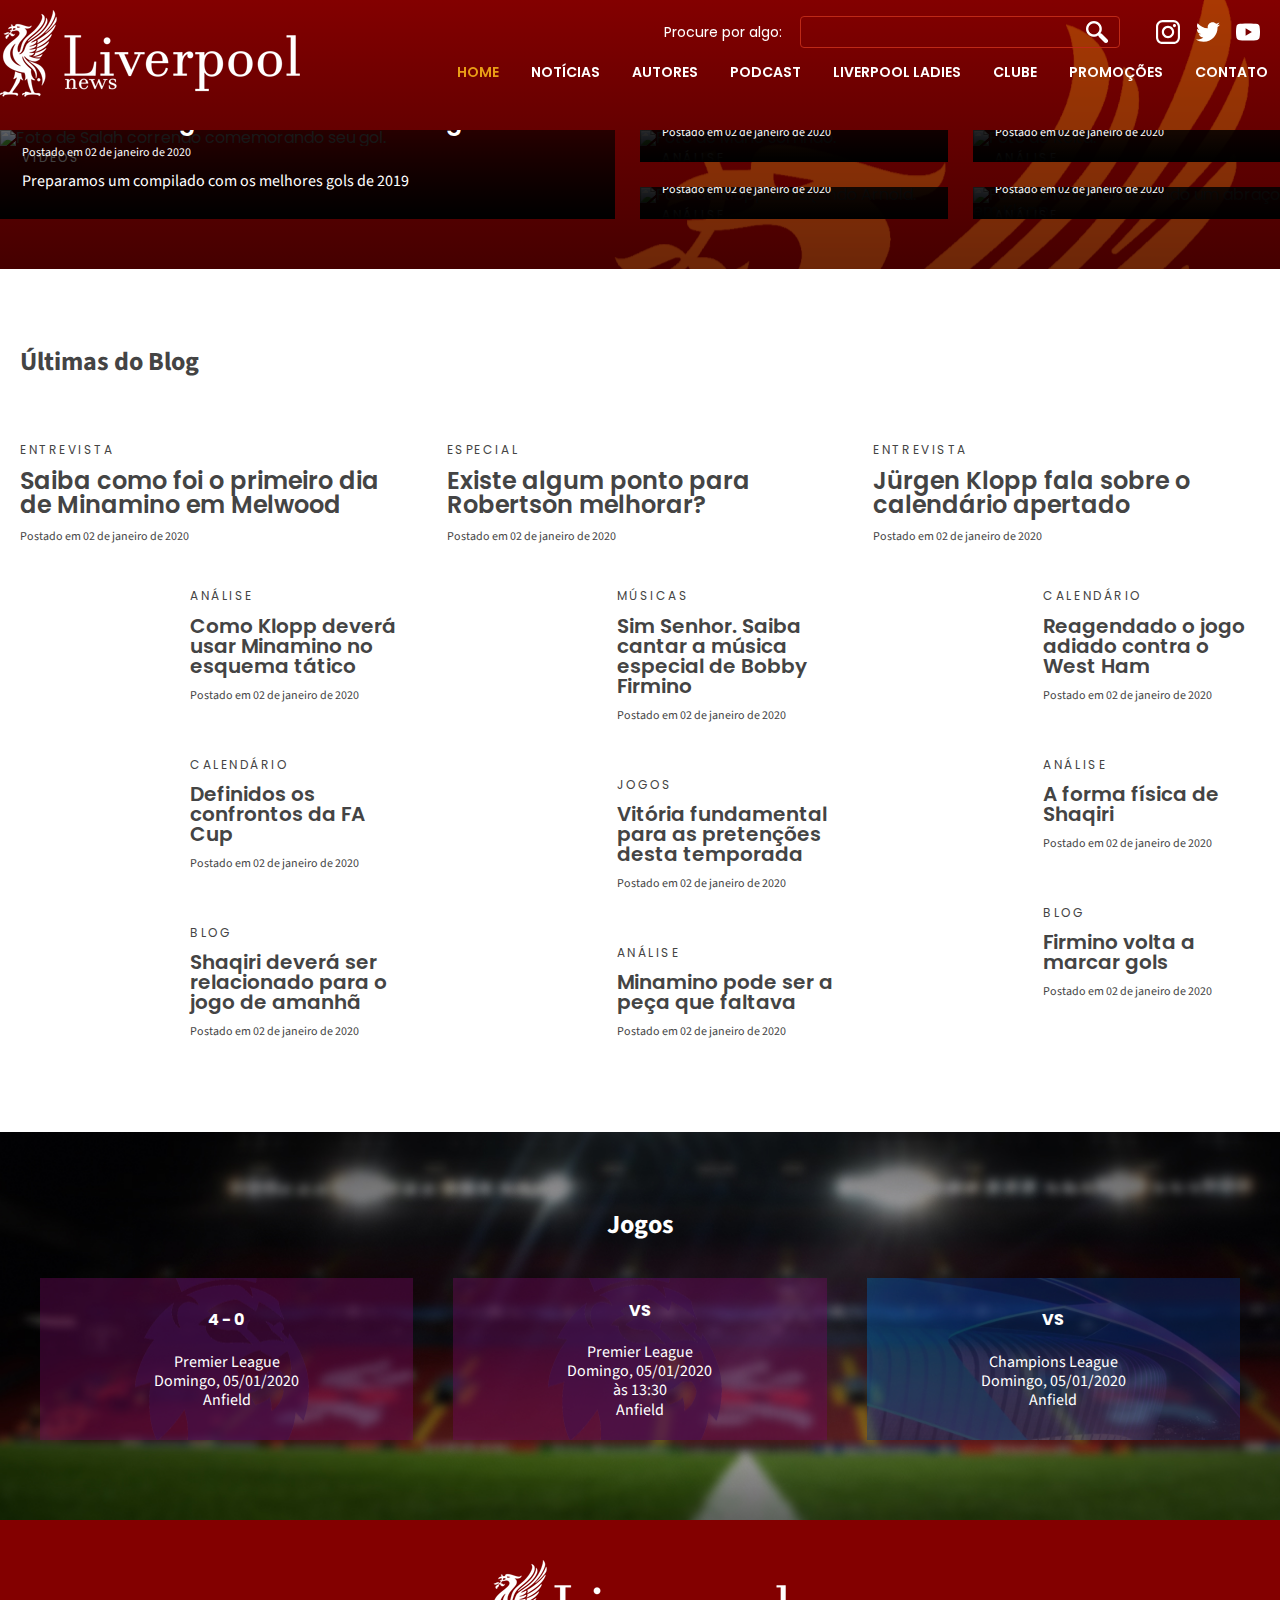
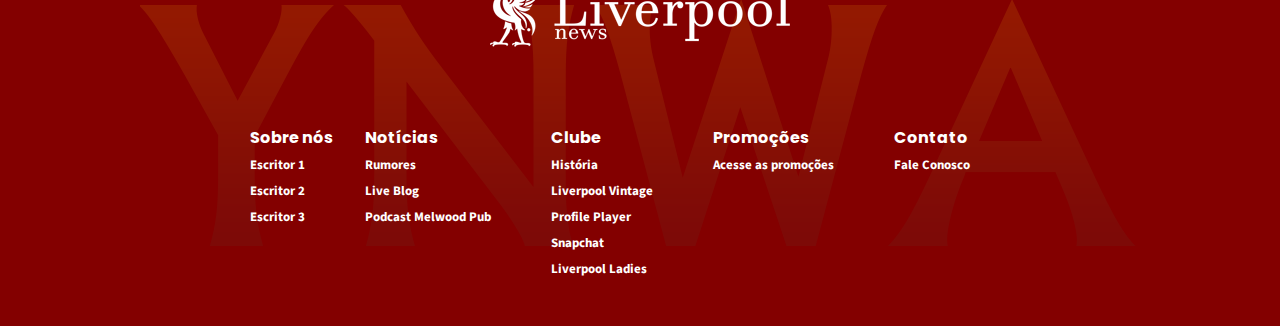
==== commit c03b7d9e: "Path image fixed" ====
--- a/index.html
+++ b/index.html
@@ -10,9 +10,9 @@
     <meta name="robots" content="noindex,nofollow">
     <meta name="theme-color" content="#B0B0B0">
     <title>Liverpool &mdash; Home</title>
-    <link rel="icon" type="image/png" href="/img/favicon.png">
+    <link rel="icon" type="image/png" href="img/favicon.png">
     <link href="https://fonts.googleapis.com/css?family=Poppins:300,400,500,700|Source+Sans+Pro:400,700&amp;display=swap" rel="stylesheet">
-    <link type="text/css" rel="stylesheet" href="/css/style.css">
+    <link type="text/css" rel="stylesheet" href="css/style.css">
     <meta property="og:type" content="website">
     <meta property="og:title">
     <meta property="og:url" content="http://rpessoa.com.br/">
@@ -26,7 +26,7 @@
     <header class="header" role="banner" itemscope itemtype="http://schema.org/WPHeader"><a class="item-skip-link" href="#maincontent">Pular para o conteúdo principal</a>
       <div class="header-wrap">
         <div class="header-main">
-          <div class="header-logo"><a href="/index.html" style="background-image: url(/img/logo.png);">Logotipo do site Liverpool For All</a></div>
+          <div class="header-logo"><a href="index.html" style="background-image: url(img/logo.png);">Logotipo do site Liverpool For All</a></div>
           <div class="header-menu--wrap">
             <input class="item-hamburguer" type="checkbox" aria-label="Clique para abrir o menu">
             <div class="navigation-toggle"><span class="menu-icon"></span></div>
@@ -41,28 +41,28 @@
                 <ul role="navigation" itemscope="itemscope" itemtype="http://www.schema.org/SiteNavigationElement">
                   <li><a href="https://instagram.com/" target="_blank" title="Link para o perfil Oficial no Instagram">
                       <svg viewBox="0 0 512 512">
-                        <use xlink:href="/img/instagram.svg#logo"></use>
+                        <use xlink:href="img/instagram.svg#logo"></use>
                       </svg></a></li>
                   <li><a href="https://twitter.com/" target="_blank" title="Link para o perfil Oficial no Twitter">
                       <svg viewBox="0 0 512 512">
-                        <use xlink:href="/img/twitter.svg#logo"></use>
+                        <use xlink:href="img/twitter.svg#logo"></use>
                       </svg></a></li>
                   <li><a href="https://youtube.com/" target="_blank" title="Link para o canal Oficial do Youtube">
                       <svg viewBox="0 0 512 512">
-                        <use xlink:href="/img/youtube.svg#logo"></use>
+                        <use xlink:href="img/youtube.svg#logo"></use>
                       </svg></a></li>
                 </ul>
               </div>
               <nav class="menu-primary" role="menubar" itemscope="itemscope" itemtype="http://www.schema.org/SiteNavigationElement">
                 <ul>
-                  <li class="current-menu-item"><a href="/index.html">home</a></li>
-                  <li><a href="/archive-noticia.html">Notícias</a></li>
-                  <li><a href="/autores.html">Autores</a></li>
-                  <li><a href="/podcast.html">Podcast</a></li>
-                  <li><a href="/ladies.html">Liverpool Ladies</a></li>
-                  <li><a href="/clube.html">Clube</a></li>
-                  <li><a href="/promocoes.html">Promoções</a></li>
-                  <li><a href="/contact.html">contato</a></li>
+                  <li class="current-menu-item"><a href="index.html">home</a></li>
+                  <li><a href="archive-noticia.html">Notícias</a></li>
+                  <li><a href="autores.html">Autores</a></li>
+                  <li><a href="podcast.html">Podcast</a></li>
+                  <li><a href="ladies.html">Liverpool Ladies</a></li>
+                  <li><a href="clube.html">Clube</a></li>
+                  <li><a href="promocoes.html">Promoções</a></li>
+                  <li><a href="contact.html">contato</a></li>
                 </ul>
               </nav>
             </div>
@@ -74,7 +74,7 @@
       <section class="tpl-grid_masternews">
         <div class="container">
           <div class="item-grid_masternews" role="list">
-            <article class="item-grid_masternews--col1" role="listitem"><a class="item-grid_masternews--a" href="/single-noticia.html">
+            <article class="item-grid_masternews--col1" role="listitem"><a class="item-grid_masternews--a" href="single-noticia.html">
                 <div class="item-info_category">
                   <p aria-hidden="true">Vídeos</p>
                 </div>
@@ -89,8 +89,8 @@
                     <p aria-label="Resumo: Preparamos um compilado com os melhores gols de 2019.">Preparamos um compilado com os melhores gols de 2019</p>
                   </div>
                 </div>
-                <div class="item-grid_masternews--image"><img src="/img/_content/area1.jpg" alt="Foto de Salah correndo comemorando seu gol."></div></a></article>
-            <article class="item-grid_masternews--col2" role="listitem"><a class="item-grid_masternews--a" href="/single-noticia.html">
+                <div class="item-grid_masternews--image"><img src="https://raw.githubusercontent.com/rpessoa21/liverpool/master/img/_content/area1.jpg" alt="Foto de Salah correndo comemorando seu gol."></div></a></article>
+            <article class="item-grid_masternews--col2" role="listitem"><a class="item-grid_masternews--a" href="single-noticia.html">
                 <div class="item-info_category">
                   <p aria-hidden="true">Análise</p>
                 </div>
@@ -102,8 +102,8 @@
                     <p aria-label="Foi Postada em 02 de janeiro de 2020.">Postado em 02 de janeiro de 2020</p>
                   </div>
                 </div>
-                <div class="item-grid_masternews--image"><img src="/img/_content/area2.jpg" alt="Foto de Mané sorrindo."></div></a></article>
-            <article class="item-grid_masternews--col3" role="listitem"><a class="item-grid_masternews--a" href="/single-noticia.html">
+                <div class="item-grid_masternews--image"><img src="https://raw.githubusercontent.com/rpessoa21/liverpool/master/img/_content/area2.jpg" alt="Foto de Mané sorrindo."></div></a></article>
+            <article class="item-grid_masternews--col3" role="listitem"><a class="item-grid_masternews--a" href="single-noticia.html">
                 <div class="item-info_category">
                   <p aria-hidden="true">Análise</p>
                 </div>
@@ -115,8 +115,8 @@
                     <p aria-label="Foi Postada em 02 de janeiro de 2020.">Postado em 02 de janeiro de 2020</p>
                   </div>
                 </div>
-                <div class="item-grid_masternews--image"><img src="/img/_content/area3.jpg" alt="Foto de Keita."></div></a></article>
-            <article class="item-grid_masternews--col4" role="listitem"><a class="item-grid_masternews--a" href="/single-noticia.html">
+                <div class="item-grid_masternews--image"><img src="https://raw.githubusercontent.com/rpessoa21/liverpool/master/img/_content/area3.jpg" alt="Foto de Keita."></div></a></article>
+            <article class="item-grid_masternews--col4" role="listitem"><a class="item-grid_masternews--a" href="single-noticia.html">
                 <div class="item-info_category">
                   <p aria-hidden="true">Análise</p>
                 </div>
@@ -128,8 +128,8 @@
                     <p aria-label="Foi Postada em 02 de janeiro de 2020.">Postado em 02 de janeiro de 2020</p>
                   </div>
                 </div>
-                <div class="item-grid_masternews--image"><img src="/img/_content/area4.jpg" alt="Foto de Klopp abraçando Arnold."></div></a></article>
-            <article class="item-grid_masternews--col5" role="listitem"><a class="item-grid_masternews--a" href="/single-noticia.html">
+                <div class="item-grid_masternews--image"><img src="https://raw.githubusercontent.com/rpessoa21/liverpool/master/img/_content/area4.jpg" alt="Foto de Klopp abraçando Arnold."></div></a></article>
+            <article class="item-grid_masternews--col5" role="listitem"><a class="item-grid_masternews--a" href="single-noticia.html">
                 <div class="item-info_category">
                   <p aria-hidden="true">Análise</p>
                 </div>
@@ -141,7 +141,7 @@
                     <p aria-label="Foi Postada em 02 de janeiro de 2020.">Postado em 02 de janeiro de 2020</p>
                   </div>
                 </div>
-                <div class="item-grid_masternews--image"><img src="/img/_content/area5.jpg" alt="Foto de Robertson dando um abraço em Klopp."></div></a></article>
+                <div class="item-grid_masternews--image"><img src="https://raw.githubusercontent.com/rpessoa21/liverpool/master/img/_content/area5.jpg" alt="Foto de Robertson dando um abraço em Klopp."></div></a></article>
           </div>
         </div>
       </section>
@@ -156,8 +156,8 @@
           </div>
           <div class="row item-grid_home--row">
             <div class="col-xs-12 col-sm-4 item-grid_home--col" role="list" aria-label="Últimas do Blog, coluna 1.">
-              <article class="item-grid_home" role="listitem"><a class="item-grid_home--a" href="/single-noticia.html">
-                  <div class="item-grid_home--image"><img src="/img/_content/miniatura1.jpg" alt=""></div>
+              <article class="item-grid_home" role="listitem"><a class="item-grid_home--a" href="single-noticia.html">
+                  <div class="item-grid_home--image"><img src="https://raw.githubusercontent.com/rpessoa21/liverpool/master/img/_content/miniatura1.jpg" alt=""></div>
                   <div class="item-grid_home--info">
                     <div class="item-info_category">
                       <p aria-hidden="true">Entrevista</p>
@@ -169,8 +169,8 @@
                       <p>Postado em 02 de janeiro de 2020</p>
                     </div>
                   </div></a></article>
-              <article class="item-grid_home" role="listitem"><a class="item-grid_home--a" href="/single-noticia.html">
-                  <div class="item-grid_home--image"><img src="/img/_content/thumb1.jpg" alt=""></div>
+              <article class="item-grid_home" role="listitem"><a class="item-grid_home--a" href="single-noticia.html">
+                  <div class="item-grid_home--image"><img src="https://raw.githubusercontent.com/rpessoa21/liverpool/master/img/_content/thumb1.jpg" alt=""></div>
                   <div class="item-grid_home--info">
                     <div class="item-info_category">
                       <p aria-hidden="true">Análise</p>
@@ -182,8 +182,8 @@
                       <p>Postado em 02 de janeiro de 2020</p>
                     </div>
                   </div></a></article>
-              <article class="item-grid_home" role="listitem"><a class="item-grid_home--a" href="/single-noticia.html">
-                  <div class="item-grid_home--image"><img src="/img/_content/thumb2.jpg" alt=""></div>
+              <article class="item-grid_home" role="listitem"><a class="item-grid_home--a" href="single-noticia.html">
+                  <div class="item-grid_home--image"><img src="https://raw.githubusercontent.com/rpessoa21/liverpool/master/img/_content/thumb2.jpg" alt=""></div>
                   <div class="item-grid_home--info">
                     <div class="item-info_category">
                       <p aria-hidden="true">Calendário</p>
@@ -195,8 +195,8 @@
                       <p>Postado em 02 de janeiro de 2020</p>
                     </div>
                   </div></a></article>
-              <article class="item-grid_home" role="listitem"><a class="item-grid_home--a" href="/single-noticia.html">
-                  <div class="item-grid_home--image"><img src="/img/_content/thumb3.jpg" alt=""></div>
+              <article class="item-grid_home" role="listitem"><a class="item-grid_home--a" href="single-noticia.html">
+                  <div class="item-grid_home--image"><img src="https://raw.githubusercontent.com/rpessoa21/liverpool/master/img/_content/thumb3.jpg" alt=""></div>
                   <div class="item-grid_home--info">
                     <div class="item-info_category">
                       <p aria-hidden="true">Blog</p>
@@ -210,8 +210,8 @@
                   </div></a></article>
             </div>
             <div class="col-xs-12 col-sm-4 item-grid_home--col" role="list" aria-label="Últimas do Blog, coluna 2.">
-              <article class="item-grid_home" role="listitem"><a class="item-grid_home--a" href="/single-noticia.html">
-                  <div class="item-grid_home--image"><img src="/img/_content/miniatura2.jpg" alt=""></div>
+              <article class="item-grid_home" role="listitem"><a class="item-grid_home--a" href="single-noticia.html">
+                  <div class="item-grid_home--image"><img src="https://raw.githubusercontent.com/rpessoa21/liverpool/master/img/_content/miniatura2.jpg" alt=""></div>
                   <div class="item-grid_home--info">
                     <div class="item-info_category">
                       <p aria-hidden="true">Especial</p>
@@ -223,8 +223,8 @@
                       <p>Postado em 02 de janeiro de 2020</p>
                     </div>
                   </div></a></article>
-              <article class="item-grid_home" role="listitem"><a class="item-grid_home--a" href="/single-noticia.html">
-                  <div class="item-grid_home--image"><img src="/img/_content/thumb4.jpg" alt=""></div>
+              <article class="item-grid_home" role="listitem"><a class="item-grid_home--a" href="single-noticia.html">
+                  <div class="item-grid_home--image"><img src="https://raw.githubusercontent.com/rpessoa21/liverpool/master/img/_content/thumb4.jpg" alt=""></div>
                   <div class="item-grid_home--info">
                     <div class="item-info_category">
                       <p aria-hidden="true">Músicas</p>
@@ -236,8 +236,8 @@
                       <p>Postado em 02 de janeiro de 2020</p>
                     </div>
                   </div></a></article>
-              <article class="item-grid_home" role="listitem"><a class="item-grid_home--a" href="/single-noticia.html">
-                  <div class="item-grid_home--image"><img src="/img/_content/thumb5.jpg" alt=""></div>
+              <article class="item-grid_home" role="listitem"><a class="item-grid_home--a" href="single-noticia.html">
+                  <div class="item-grid_home--image"><img src="https://raw.githubusercontent.com/rpessoa21/liverpool/master/img/_content/thumb5.jpg" alt=""></div>
                   <div class="item-grid_home--info">
                     <div class="item-info_category">
                       <p aria-hidden="true">Jogos</p>
@@ -249,8 +249,8 @@
                       <p>Postado em 02 de janeiro de 2020</p>
                     </div>
                   </div></a></article>
-              <article class="item-grid_home" role="listitem"><a class="item-grid_home--a" href="/single-noticia.html">
-                  <div class="item-grid_home--image"><img src="/img/_content/thumb1.jpg" alt=""></div>
+              <article class="item-grid_home" role="listitem"><a class="item-grid_home--a" href="single-noticia.html">
+                  <div class="item-grid_home--image"><img src="https://raw.githubusercontent.com/rpessoa21/liverpool/master/img/_content/thumb1.jpg" alt=""></div>
                   <div class="item-grid_home--info">
                     <div class="item-info_category">
                       <p aria-hidden="true">Análise</p>
@@ -264,8 +264,8 @@
                   </div></a></article>
             </div>
             <div class="col-xs-12 col-sm-4 item-grid_home--col" role="list" aria-label="Últimas do Blog, coluna 3.">
-              <article class="item-grid_home" role="listitem"><a class="item-grid_home--a" href="/single-noticia.html">
-                  <div class="item-grid_home--image"><img src="/img/_content/miniatura3.jpg" alt=""></div>
+              <article class="item-grid_home" role="listitem"><a class="item-grid_home--a" href="single-noticia.html">
+                  <div class="item-grid_home--image"><img src="https://raw.githubusercontent.com/rpessoa21/liverpool/master/img/_content/miniatura3.jpg" alt=""></div>
                   <div class="item-grid_home--info">
                     <div class="item-info_category">
                       <p aria-hidden="true">Entrevista</p>
@@ -277,8 +277,8 @@
                       <p>Postado em 02 de janeiro de 2020</p>
                     </div>
                   </div></a></article>
-              <article class="item-grid_home" role="listitem"><a class="item-grid_home--a" href="/single-noticia.html">
-                  <div class="item-grid_home--image"><img src="/img/_content/thumb2.jpg" alt=""></div>
+              <article class="item-grid_home" role="listitem"><a class="item-grid_home--a" href="single-noticia.html">
+                  <div class="item-grid_home--image"><img src="https://raw.githubusercontent.com/rpessoa21/liverpool/master/img/_content/thumb2.jpg" alt=""></div>
                   <div class="item-grid_home--info">
                     <div class="item-info_category">
                       <p aria-hidden="true">Calendário</p>
@@ -290,8 +290,8 @@
                       <p>Postado em 02 de janeiro de 2020</p>
                     </div>
                   </div></a></article>
-              <article class="item-grid_home" role="listitem"><a class="item-grid_home--a" href="/single-noticia.html">
-                  <div class="item-grid_home--image"><img src="/img/_content/thumb3.jpg" alt=""></div>
+              <article class="item-grid_home" role="listitem"><a class="item-grid_home--a" href="single-noticia.html">
+                  <div class="item-grid_home--image"><img src="https://raw.githubusercontent.com/rpessoa21/liverpool/master/img/_content/thumb3.jpg" alt=""></div>
                   <div class="item-grid_home--info">
                     <div class="item-info_category">
                       <p aria-hidden="true">Análise</p>
@@ -303,8 +303,8 @@
                       <p>Postado em 02 de janeiro de 2020</p>
                     </div>
                   </div></a></article>
-              <article class="item-grid_home" role="listitem"><a class="item-grid_home--a" href="/single-noticia.html">
-                  <div class="item-grid_home--image"><img src="/img/_content/thumb4.jpg" alt=""></div>
+              <article class="item-grid_home" role="listitem"><a class="item-grid_home--a" href="single-noticia.html">
+                  <div class="item-grid_home--image"><img src="https://raw.githubusercontent.com/rpessoa21/liverpool/master/img/_content/thumb4.jpg" alt=""></div>
                   <div class="item-grid_home--info">
                     <div class="item-info_category">
                       <p aria-hidden="true">Blog</p>
@@ -333,11 +333,11 @@
                     <div class="item-fixtures_red--wrap">
                       <div class="item-fixtures_red--league">
                         <div class="item-fixtures_red--fixture" aria-label="Liverpool 4 Leicester 0">
-                          <div class="item-fixtures_red--team"><img src="/img/_content/escudos/liverpool.png" alt=""></div>
+                          <div class="item-fixtures_red--team"><img src="https://raw.githubusercontent.com/rpessoa21/liverpool/master/img/_content/escudos/liverpool.png" alt=""></div>
                           <div class="item-fixtures_red--score">
                             <p aria-hidden="true">4 - 0</p>
                           </div>
-                          <div class="item-fixtures_red--team"><img src="/img/_content/escudos/leicester.png" alt=""></div>
+                          <div class="item-fixtures_red--team"><img src="https://raw.githubusercontent.com/rpessoa21/liverpool/master/img/_content/escudos/leicester.png" alt=""></div>
                         </div>
                         <div class="item-fixtures_red--info" aria-label="Jogo realizado em 05 de janeiro de 2020 pela Premier League em Anfield.">
                           <div class="item-fixtures_red--championship">
@@ -357,11 +357,11 @@
                     <div class="item-fixtures_red--wrap">
                       <div class="item-fixtures_red--league">
                         <div class="item-fixtures_red--fixture" aria-label="Liverpool e Arsenal">
-                          <div class="item-fixtures_red--team"><img src="/img/_content/escudos/liverpool.png" alt=""></div>
+                          <div class="item-fixtures_red--team"><img src="https://raw.githubusercontent.com/rpessoa21/liverpool/master/img/_content/escudos/liverpool.png" alt=""></div>
                           <div class="item-fixtures_red--score">
                             <p aria-hidden="true">VS</p>
                           </div>
-                          <div class="item-fixtures_red--team"><img src="/img/_content/escudos/arsenal.png" alt=""></div>
+                          <div class="item-fixtures_red--team"><img src="https://raw.githubusercontent.com/rpessoa21/liverpool/master/img/_content/escudos/arsenal.png" alt=""></div>
                         </div>
                         <div class="item-fixtures_red--info" aria-label="Próximo jogo será no dia 05 de janeiro de 2020 às 13:30 pela Premier League em Anfield.">
                           <div class="item-fixtures_red--championship">
@@ -382,11 +382,11 @@
                     <div class="item-fixtures_red--wrap">
                       <div class="item-fixtures_red--league">
                         <div class="item-fixtures_red--fixture" aria-label="Liverpool e Borussia Dortmund">
-                          <div class="item-fixtures_red--team"><img src="/img/_content/escudos/liverpool.png" alt=""></div>
+                          <div class="item-fixtures_red--team"><img src="https://raw.githubusercontent.com/rpessoa21/liverpool/master/img/_content/escudos/liverpool.png" alt=""></div>
                           <div class="item-fixtures_red--score">
                             <p>VS</p>
                           </div>
-                          <div class="item-fixtures_red--team"><img src="/img/_content/escudos/borussia.png" alt=""></div>
+                          <div class="item-fixtures_red--team"><img src="https://raw.githubusercontent.com/rpessoa21/liverpool/master/img/_content/escudos/borussia.png" alt=""></div>
                         </div>
                         <div class="item-fixtures_red--info" aria-label="Jogo seguinte que será no dia 05 de janeiro de 2020 pela Champions League em Anfield.">
                           <div class="item-fixtures_red--championship">
@@ -414,7 +414,7 @@
         <div class="container">
           <div class="row">
             <div class="col-xs-12">
-              <div class="footer-logo"><a href="/"><img src="/img/logo.png" alt="Logotipo Liverpool For All"></a></div>
+              <div class="footer-logo"><a href=""><img src="img/logo.png" alt="Logotipo Liverpool For All"></a></div>
               <nav class="menu-footer">
                 <ul>
                   <li><a href="#" aria-haspopup="true" aria-expanded="true" role="menuitem">Sobre nós</a>
@@ -458,7 +458,7 @@
       </div>
     </footer>
     <script src="https://cdnjs.cloudflare.com/ajax/libs/jquery/3.1.1/jquery.min.js"></script>
-    <script src="/js/main.min.js"></script>
+    <script src="js/main.min.js"></script>
     <script>
       jQuery(document).ready(function($){
       
